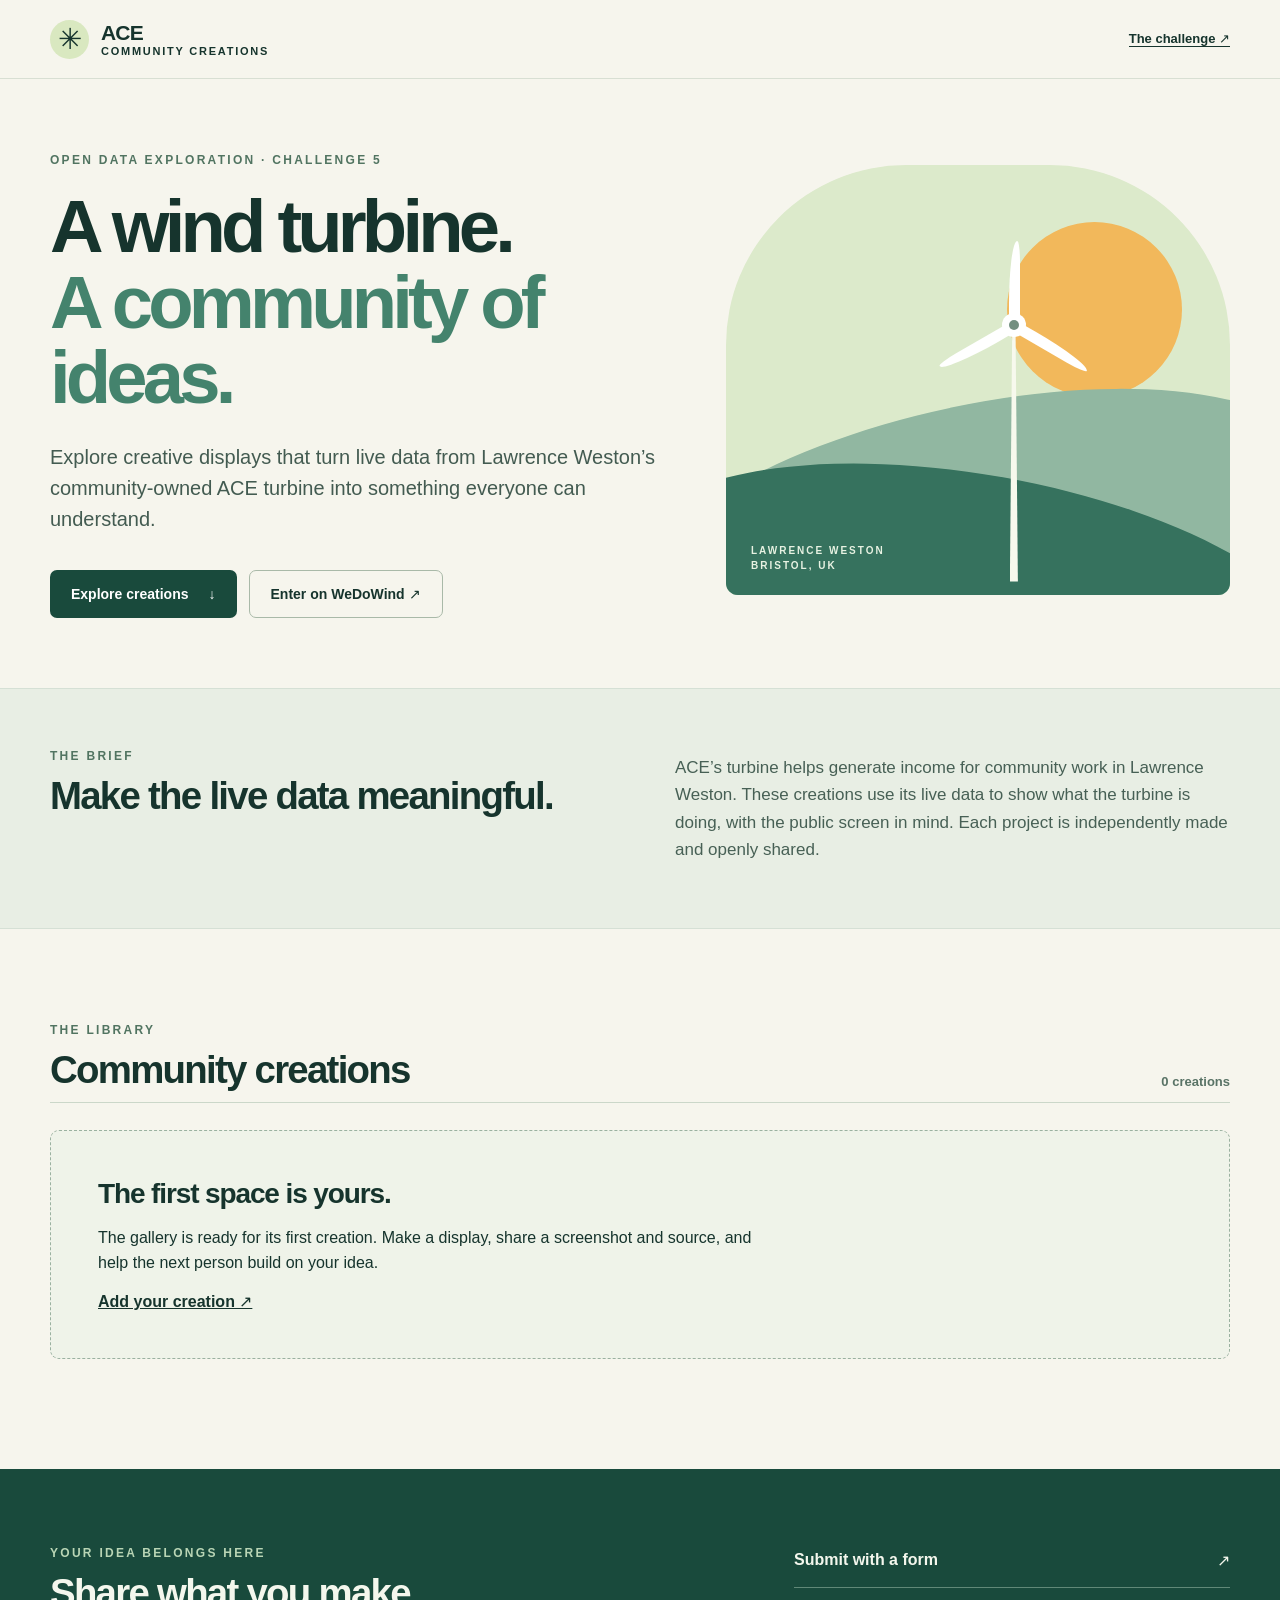
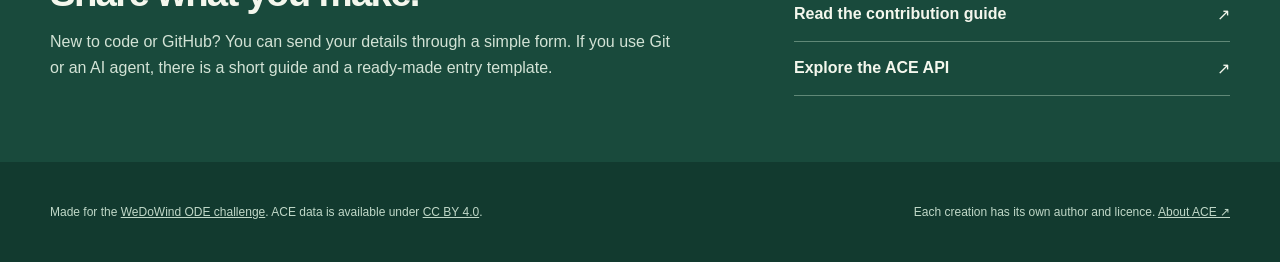
==== site/index.html @ 1c368f8b "Initial commit" ====
<!doctype html>
<html lang="en">
<head>
  <meta charset="utf-8">
  <meta name="viewport" content="width=device-width, initial-scale=1">
  <meta name="description" content="Community-created live displays for the ACE wind turbine in Lawrence Weston.">
  <title>ACE turbine · community creations</title>
  <link rel="stylesheet" href="styles.css">
  <script src="main.js" defer></script>
</head>
<body>
  <a class="skip" href="#creations">Skip to creations</a>
  <header class="masthead">
    <div class="shell nav"><a class="brand" href="./" aria-label="ACE community creations home"><span class="brand-mark" aria-hidden="true">✳</span><span>ACE <small>community creations</small></span></a><a class="nav-link" href="https://community.wedowind.ch/posts/open-data-exploration-challenge-5-ace-public-communication-display">The challenge ↗</a></div>
  </header>
  <main>
    <section class="hero shell" aria-labelledby="hero-title">
      <div class="hero-copy"><p class="eyebrow">Open Data Exploration · Challenge 5</p><h1 id="hero-title">A wind turbine.<br><em>A community of ideas.</em></h1><p class="intro">Explore creative displays that turn live data from Lawrence Weston’s community-owned ACE turbine into something everyone can understand.</p><div class="hero-actions"><a class="button primary" href="#creations">Explore creations <span aria-hidden="true">↓</span></a><a class="button secondary" href="https://community.wedowind.ch/posts/open-data-exploration-solutions-107654528">Enter on WeDoWind ↗</a></div></div>
      <div class="hero-art" aria-hidden="true"><div class="sun"></div><div class="hill back"></div><div class="hill front"></div><div class="turbine"><div class="pole"></div><div class="hub"><i></i><i></i><i></i></div></div><div class="art-caption">LAWRENCE WESTON<br>BRISTOL, UK</div></div>
    </section>
    <section class="context"><div class="shell context-grid"><div><p class="eyebrow">The brief</p><h2>Make the live data meaningful.</h2></div><p>ACE’s turbine helps generate income for community work in Lawrence Weston. These creations use its live data to show what the turbine is doing, with the public screen in mind. Each project is independently made and openly shared.</p></div></section>
    <section id="creations" class="gallery shell" aria-labelledby="gallery-title"><div class="section-heading"><div><p class="eyebrow">The library</p><h2 id="gallery-title">Community creations</h2></div><p id="count" class="count" aria-live="polite"></p></div><div id="gallery" class="cards" aria-live="polite"><p class="loading">Loading creations…</p></div></section>
    <section class="contribute"><div class="shell contribute-grid"><div><p class="eyebrow">Your idea belongs here</p><h2>Share what you make.</h2><p>New to code or GitHub? You can send your details through a simple form. If you use Git or an AI agent, there is a short guide and a ready-made entry template.</p></div><div class="contribute-links"><a href="https://github.com/charlieplumley/WeDoWind-ODE-ACE-Challenge/issues/new?template=creation.yml">Submit with a form <span aria-hidden="true">↗</span></a><a href="https://github.com/charlieplumley/WeDoWind-ODE-ACE-Challenge/blob/main/CONTRIBUTING.md">Read the contribution guide <span aria-hidden="true">↗</span></a><a href="https://ace-api.duckdns.org/docs">Explore the ACE API <span aria-hidden="true">↗</span></a></div></div></section>
  </main>
  <footer><div class="shell footer-grid"><p>Made for the <a href="https://community.wedowind.ch/posts/open-data-exploration-challenge-5-ace-public-communication-display">WeDoWind ODE challenge</a>. ACE data is available under <a href="https://creativecommons.org/licenses/by/4.0/">CC BY 4.0</a>.</p><p>Each creation has its own author and licence. <a href="https://ambitioncommunityenergy.org/">About ACE ↗</a></p></div></footer>
</body>
</html>
---- site/styles.css ----
:root{font-family:Arial,Helvetica,sans-serif;color:#16342d;background:#f6f5ed;font-synthesis:none}*{box-sizing:border-box}html{scroll-behavior:smooth}body{margin:0}a{color:inherit}a:focus-visible,button:focus-visible{outline:3px solid #d76738;outline-offset:4px}.shell{width:min(1180px,calc(100% - 48px));margin:auto}.skip{position:absolute;top:-100px;left:1rem;background:#fff;padding:1rem;z-index:10}.skip:focus{top:1rem}.masthead{background:#f6f5ed;border-bottom:1px solid #d8dfd3}.nav{min-height:78px;display:flex;justify-content:space-between;align-items:center;gap:20px}.brand{display:flex;align-items:center;gap:12px;font-size:21px;font-weight:800;letter-spacing:-.04em;text-decoration:none}.brand small{display:block;font-size:11px;text-transform:uppercase;letter-spacing:.16em;font-weight:700}.brand-mark{width:39px;height:39px;display:grid;place-items:center;background:#d9e8c0;border-radius:50%;font-size:29px;line-height:1}.nav-link{font-size:13px;font-weight:700;text-decoration:none;border-bottom:1px solid}.hero{display:grid;grid-template-columns:1.1fr .9fr;min-height:590px;align-items:center;gap:60px;padding-top:62px;padding-bottom:70px}.eyebrow{font-size:12px;text-transform:uppercase;letter-spacing:.19em;font-weight:800;color:#517461}.hero h1{font-size:clamp(48px,5.8vw,82px);line-height:1.02;letter-spacing:-.065em;margin:22px 0 26px}.hero h1 em{font-style:normal;color:#44836d}.intro{font-size:20px;line-height:1.55;max-width:650px;color:#435b51}.hero-actions{display:flex;flex-wrap:wrap;gap:12px;margin-top:35px}.button{display:inline-flex;align-items:center;gap:20px;padding:15px 21px;border-radius:7px;text-decoration:none;font-size:14px;font-weight:800}.primary{background:#194a3c;color:white}.primary:hover{background:#276f59}.secondary{border:1px solid #a9b9a8}.secondary:hover{background:#e9eee3}.hero-art{height:430px;position:relative;overflow:hidden;background:#dceacb;border-radius:180px 180px 12px 12px}.sun{position:absolute;width:175px;height:175px;border-radius:50%;background:#f2b85b;top:57px;right:48px}.hill{position:absolute;width:140%;height:270px;border-radius:50% 50% 0 0;left:-20%;bottom:-150px}.hill.back{background:#91b7a1;transform:rotate(-12deg);bottom:-80px}.hill.front{background:#36725e;transform:rotate(10deg)}.turbine{position:absolute;left:47%;top:76px;height:330px;width:100px}.pole{height:260px;width:8px;position:absolute;top:81px;left:47px;background:#f7f9ed;clip-path:polygon(30% 0,70% 0,100% 100%,0 100%)}.hub{position:absolute;left:39px;top:72px;width:24px;height:24px;border-radius:50%;background:#fff;z-index:2;animation:turn 14s linear infinite}.hub:after{content:"";position:absolute;inset:7px;background:#738f80;border-radius:50%}.hub i{position:absolute;width:11px;height:85px;left:7px;bottom:11px;background:#fff;border-radius:90% 30% 10% 10%;transform-origin:bottom center}.hub i:nth-child(2){transform:rotate(120deg)}.hub i:nth-child(3){transform:rotate(240deg)}@keyframes turn{to{transform:rotate(360deg)}}.art-caption{position:absolute;bottom:22px;left:25px;color:#e7f2e2;font-size:10px;line-height:1.5;letter-spacing:.2em;font-weight:800}.context{background:#e8eee4;border-top:1px solid #d5e0d5;border-bottom:1px solid #d5e0d5}.context-grid{display:grid;grid-template-columns:1fr 1fr;gap:70px;padding:48px 0}.context h2,.gallery h2,.contribute h2{font-size:clamp(32px,3vw,45px);line-height:1.08;letter-spacing:-.045em;margin:12px 0}.context-grid>p{font-size:17px;line-height:1.6;color:#476055;max-width:570px}.gallery{padding-top:82px;padding-bottom:110px;min-height:370px}.section-heading{display:flex;justify-content:space-between;align-items:end;border-bottom:1px solid #cbd7c9;margin-bottom:27px}.count{font-size:13px;color:#597366;font-weight:700}.cards{display:grid;grid-template-columns:repeat(3,minmax(0,1fr));gap:22px}.card{background:#fff;border:1px solid #d8dfd3;border-radius:8px;overflow:hidden;box-shadow:0 7px 20px #16342d0a}.card img{display:block;width:100%;aspect-ratio:16/10;object-fit:cover;background:#e5ece4}.card-body{padding:20px}.card h3{font-size:23px;letter-spacing:-.035em;margin:0 0 8px}.card .byline{font-size:12px;color:#557164;font-weight:700}.card p{line-height:1.5}.card .data-use{font-size:13px;color:#52665b}.card-links{display:flex;gap:17px;flex-wrap:wrap;margin-top:23px;font-size:13px;font-weight:800}.empty{grid-column:1/-1;border:1px dashed #9ab1a0;border-radius:9px;padding:47px;background:#eff3e9}.empty h3{font-size:28px;margin:0 0 10px;letter-spacing:-.04em}.empty p{line-height:1.55;max-width:660px}.empty a{font-weight:800}.contribute{background:#194a3c;color:#f4f7ed}.contribute-grid{display:grid;grid-template-columns:1.2fr .8fr;gap:90px;padding:65px 0}.contribute .eyebrow{color:#b9d5b5}.contribute p:not(.eyebrow){color:#d3e3d6;line-height:1.6;max-width:620px}.contribute-links{display:flex;flex-direction:column;justify-content:center}.contribute-links a{padding:17px 0;display:flex;justify-content:space-between;border-bottom:1px solid #608877;text-decoration:none;font-weight:700}.contribute-links a:hover{text-decoration:underline}footer{background:#123a2f;color:#c0d8c8}.footer-grid{display:flex;justify-content:space-between;gap:30px;padding:29px 0;font-size:12px;line-height:1.5}footer p{max-width:520px}footer a:hover{text-decoration:none}@media(max-width:800px){.hero{grid-template-columns:1fr;gap:32px;padding-top:54px}.hero-art{height:360px;max-width:520px;width:100%;margin:auto}.context-grid,.contribute-grid{grid-template-columns:1fr;gap:12px}.cards{grid-template-columns:repeat(2,minmax(0,1fr))}.footer-grid{display:block}}@media(max-width:560px){.shell{width:min(100% - 32px,1180px)}.nav{min-height:65px}.nav-link{font-size:12px}.brand{font-size:17px}.brand small{font-size:9px}.hero h1{font-size:49px}.intro{font-size:18px}.hero-art{height:310px}.cards{grid-template-columns:1fr}.section-heading{align-items:start}.footer-grid{padding:25px 0}}@media(prefers-reduced-motion:reduce){html{scroll-behavior:auto}.hub{animation:none}}
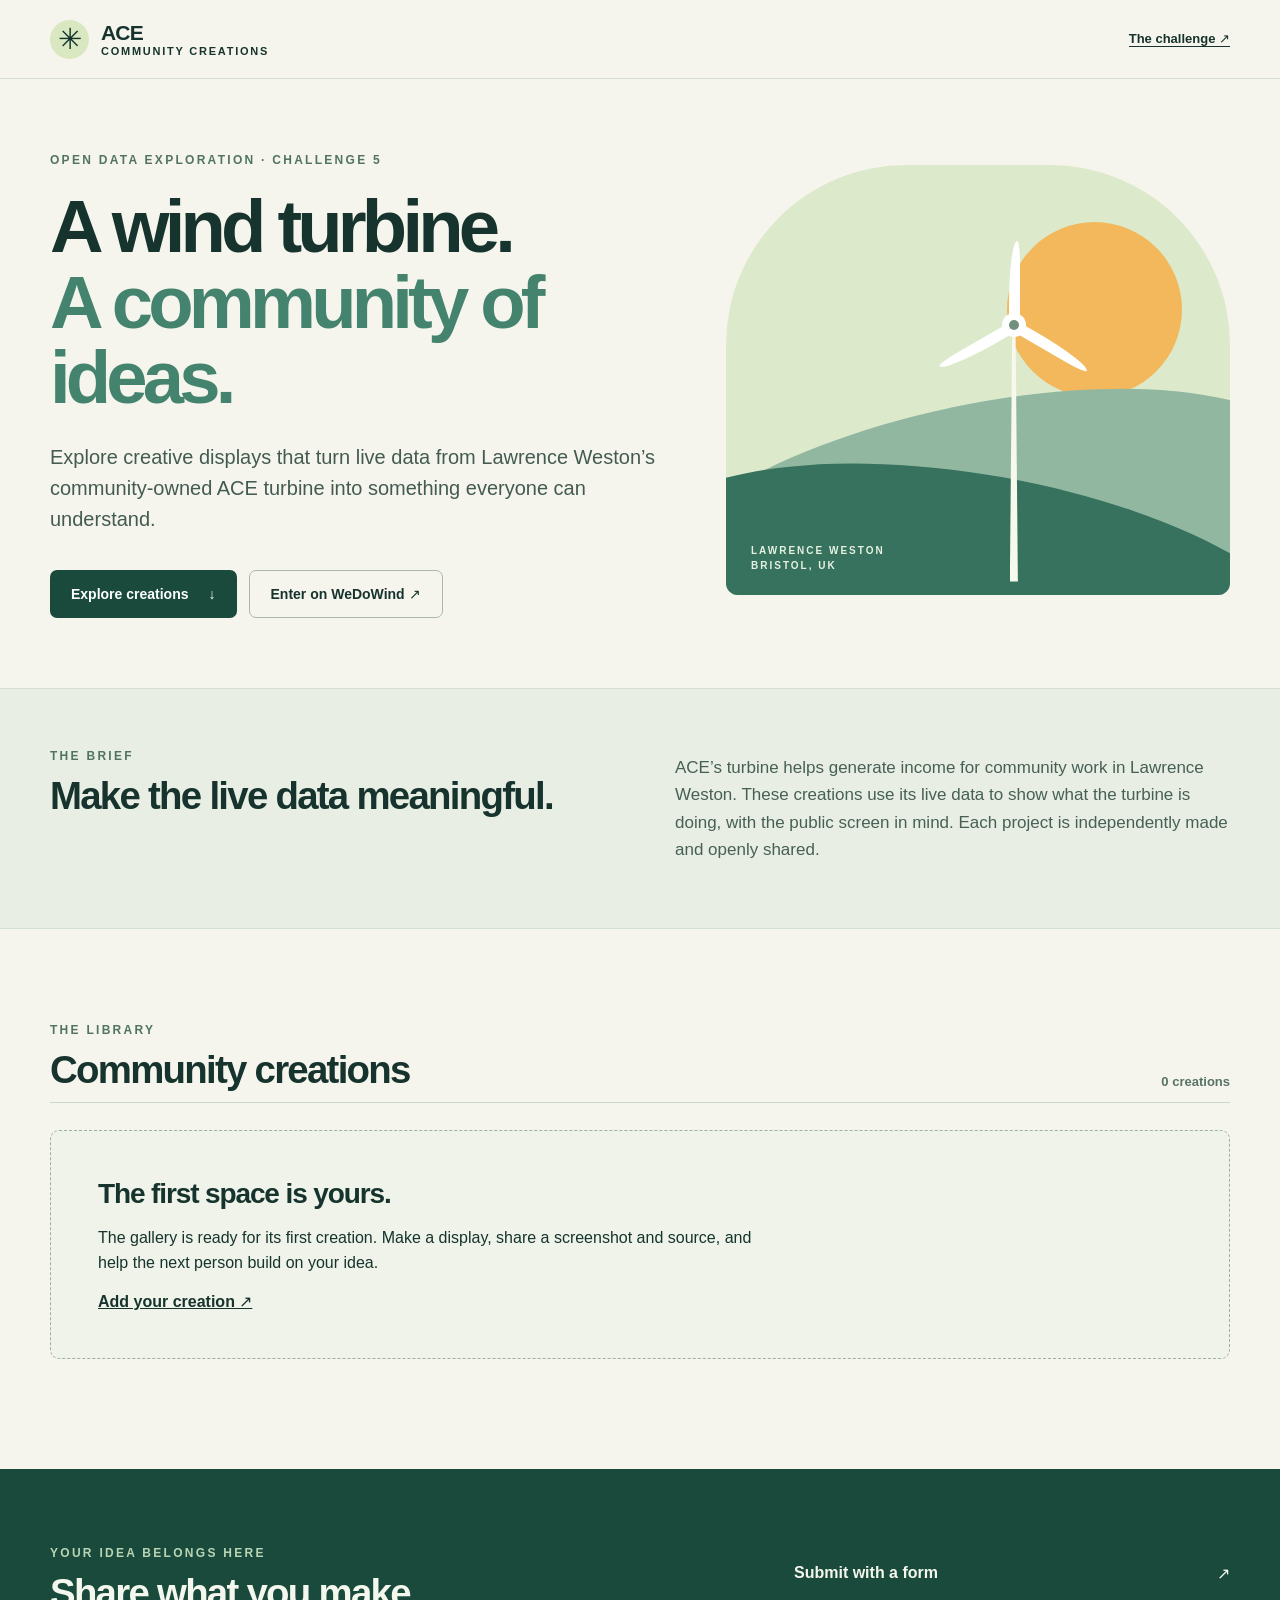
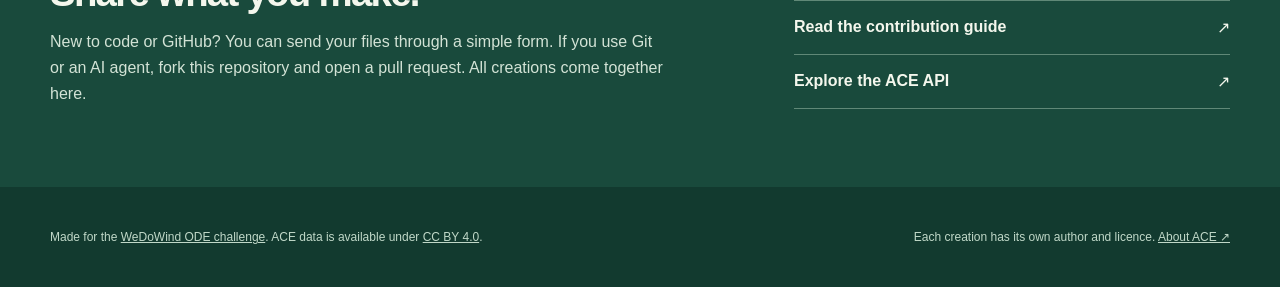
==== commit e1b9d4ed: "Set up organisation gallery, submissions, and Pages publishing" ====
--- a/site/index.html
+++ b/site/index.html
@@ -20,7 +20,7 @@
     </section>
     <section class="context"><div class="shell context-grid"><div><p class="eyebrow">The brief</p><h2>Make the live data meaningful.</h2></div><p>ACE’s turbine helps generate income for community work in Lawrence Weston. These creations use its live data to show what the turbine is doing, with the public screen in mind. Each project is independently made and openly shared.</p></div></section>
     <section id="creations" class="gallery shell" aria-labelledby="gallery-title"><div class="section-heading"><div><p class="eyebrow">The library</p><h2 id="gallery-title">Community creations</h2></div><p id="count" class="count" aria-live="polite"></p></div><div id="gallery" class="cards" aria-live="polite"><p class="loading">Loading creations…</p></div></section>
-    <section class="contribute"><div class="shell contribute-grid"><div><p class="eyebrow">Your idea belongs here</p><h2>Share what you make.</h2><p>New to code or GitHub? You can send your details through a simple form. If you use Git or an AI agent, there is a short guide and a ready-made entry template.</p></div><div class="contribute-links"><a href="https://github.com/charlieplumley/WeDoWind-ODE-ACE-Challenge/issues/new?template=creation.yml">Submit with a form <span aria-hidden="true">↗</span></a><a href="https://github.com/charlieplumley/WeDoWind-ODE-ACE-Challenge/blob/main/CONTRIBUTING.md">Read the contribution guide <span aria-hidden="true">↗</span></a><a href="https://ace-api.duckdns.org/docs">Explore the ACE API <span aria-hidden="true">↗</span></a></div></div></section>
+    <section class="contribute"><div class="shell contribute-grid"><div><p class="eyebrow">Your idea belongs here</p><h2>Share what you make.</h2><p>New to code or GitHub? You can send your files through a simple form. If you use Git or an AI agent, fork this repository and open a pull request. All creations come together here.</p></div><div class="contribute-links"><a href="https://github.com/WeDoWind/WeDoWind-ODE-ACE-Challenge/issues/new?template=creation.yml">Submit with a form <span aria-hidden="true">↗</span></a><a href="https://github.com/WeDoWind/WeDoWind-ODE-ACE-Challenge/blob/main/CONTRIBUTING.md">Read the contribution guide <span aria-hidden="true">↗</span></a><a href="https://ace-api.duckdns.org/docs">Explore the ACE API <span aria-hidden="true">↗</span></a></div></div></section>
   </main>
   <footer><div class="shell footer-grid"><p>Made for the <a href="https://community.wedowind.ch/posts/open-data-exploration-challenge-5-ace-public-communication-display">WeDoWind ODE challenge</a>. ACE data is available under <a href="https://creativecommons.org/licenses/by/4.0/">CC BY 4.0</a>.</p><p>Each creation has its own author and licence. <a href="https://ambitioncommunityenergy.org/">About ACE ↗</a></p></div></footer>
 </body>
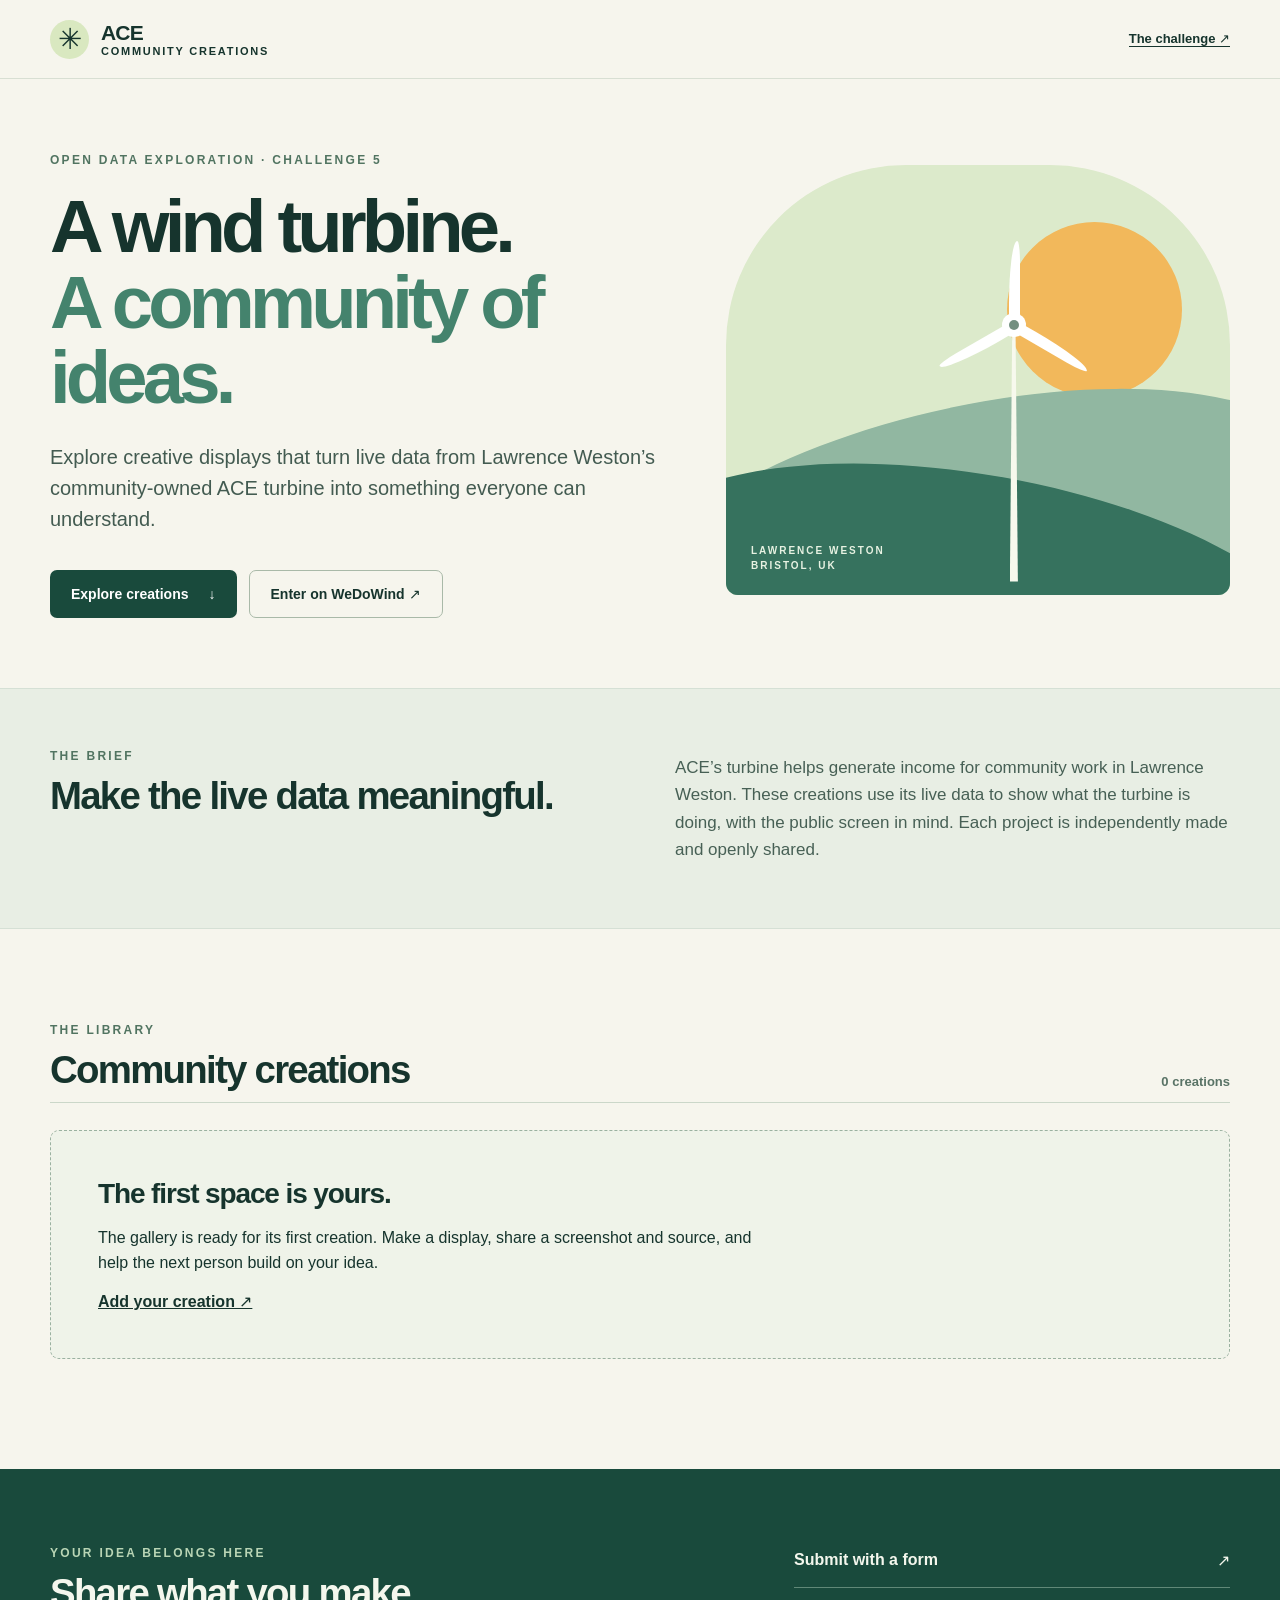
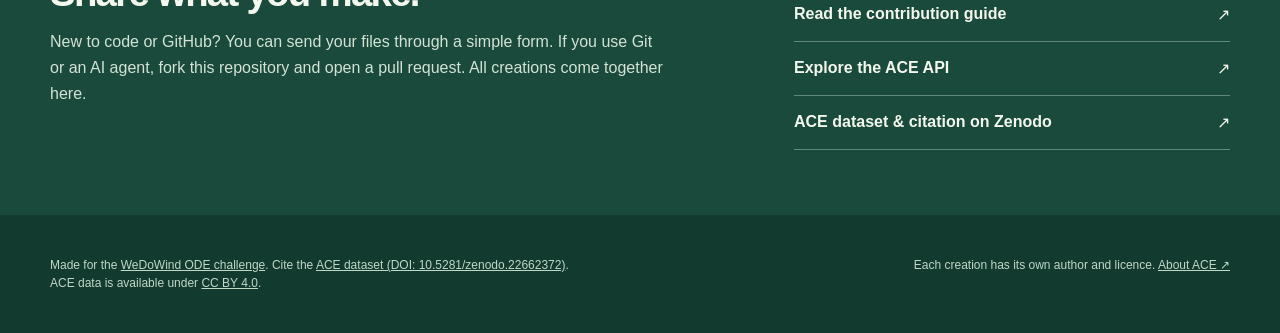
==== commit 318b07c2: "Add ACE dataset DOI and citation guidance" ====
--- a/site/index.html
+++ b/site/index.html
@@ -20,8 +20,8 @@
     </section>
     <section class="context"><div class="shell context-grid"><div><p class="eyebrow">The brief</p><h2>Make the live data meaningful.</h2></div><p>ACE’s turbine helps generate income for community work in Lawrence Weston. These creations use its live data to show what the turbine is doing, with the public screen in mind. Each project is independently made and openly shared.</p></div></section>
     <section id="creations" class="gallery shell" aria-labelledby="gallery-title"><div class="section-heading"><div><p class="eyebrow">The library</p><h2 id="gallery-title">Community creations</h2></div><p id="count" class="count" aria-live="polite"></p></div><div id="gallery" class="cards" aria-live="polite"><p class="loading">Loading creations…</p></div></section>
-    <section class="contribute"><div class="shell contribute-grid"><div><p class="eyebrow">Your idea belongs here</p><h2>Share what you make.</h2><p>New to code or GitHub? You can send your files through a simple form. If you use Git or an AI agent, fork this repository and open a pull request. All creations come together here.</p></div><div class="contribute-links"><a href="https://github.com/WeDoWind/WeDoWind-ODE-ACE-Challenge/issues/new?template=creation.yml">Submit with a form <span aria-hidden="true">↗</span></a><a href="https://github.com/WeDoWind/WeDoWind-ODE-ACE-Challenge/blob/main/CONTRIBUTING.md">Read the contribution guide <span aria-hidden="true">↗</span></a><a href="https://ace-api.duckdns.org/docs">Explore the ACE API <span aria-hidden="true">↗</span></a></div></div></section>
+    <section class="contribute"><div class="shell contribute-grid"><div><p class="eyebrow">Your idea belongs here</p><h2>Share what you make.</h2><p>New to code or GitHub? You can send your files through a simple form. If you use Git or an AI agent, fork this repository and open a pull request. All creations come together here.</p></div><div class="contribute-links"><a href="https://github.com/WeDoWind/WeDoWind-ODE-ACE-Challenge/issues/new?template=creation.yml">Submit with a form <span aria-hidden="true">↗</span></a><a href="https://github.com/WeDoWind/WeDoWind-ODE-ACE-Challenge/blob/main/CONTRIBUTING.md">Read the contribution guide <span aria-hidden="true">↗</span></a><a href="https://ace-api.duckdns.org/docs">Explore the ACE API <span aria-hidden="true">↗</span></a><a href="https://doi.org/10.5281/zenodo.22662372">ACE dataset &amp; citation on Zenodo <span aria-hidden="true">↗</span></a></div></div></section>
   </main>
-  <footer><div class="shell footer-grid"><p>Made for the <a href="https://community.wedowind.ch/posts/open-data-exploration-challenge-5-ace-public-communication-display">WeDoWind ODE challenge</a>. ACE data is available under <a href="https://creativecommons.org/licenses/by/4.0/">CC BY 4.0</a>.</p><p>Each creation has its own author and licence. <a href="https://ambitioncommunityenergy.org/">About ACE ↗</a></p></div></footer>
+  <footer><div class="shell footer-grid"><p>Made for the <a href="https://community.wedowind.ch/posts/open-data-exploration-challenge-5-ace-public-communication-display">WeDoWind ODE challenge</a>. Cite the <a href="https://doi.org/10.5281/zenodo.22662372">ACE dataset (DOI: 10.5281/zenodo.22662372)</a>. ACE data is available under <a href="https://creativecommons.org/licenses/by/4.0/">CC BY 4.0</a>.</p><p>Each creation has its own author and licence. <a href="https://ambitioncommunityenergy.org/">About ACE ↗</a></p></div></footer>
 </body>
 </html>
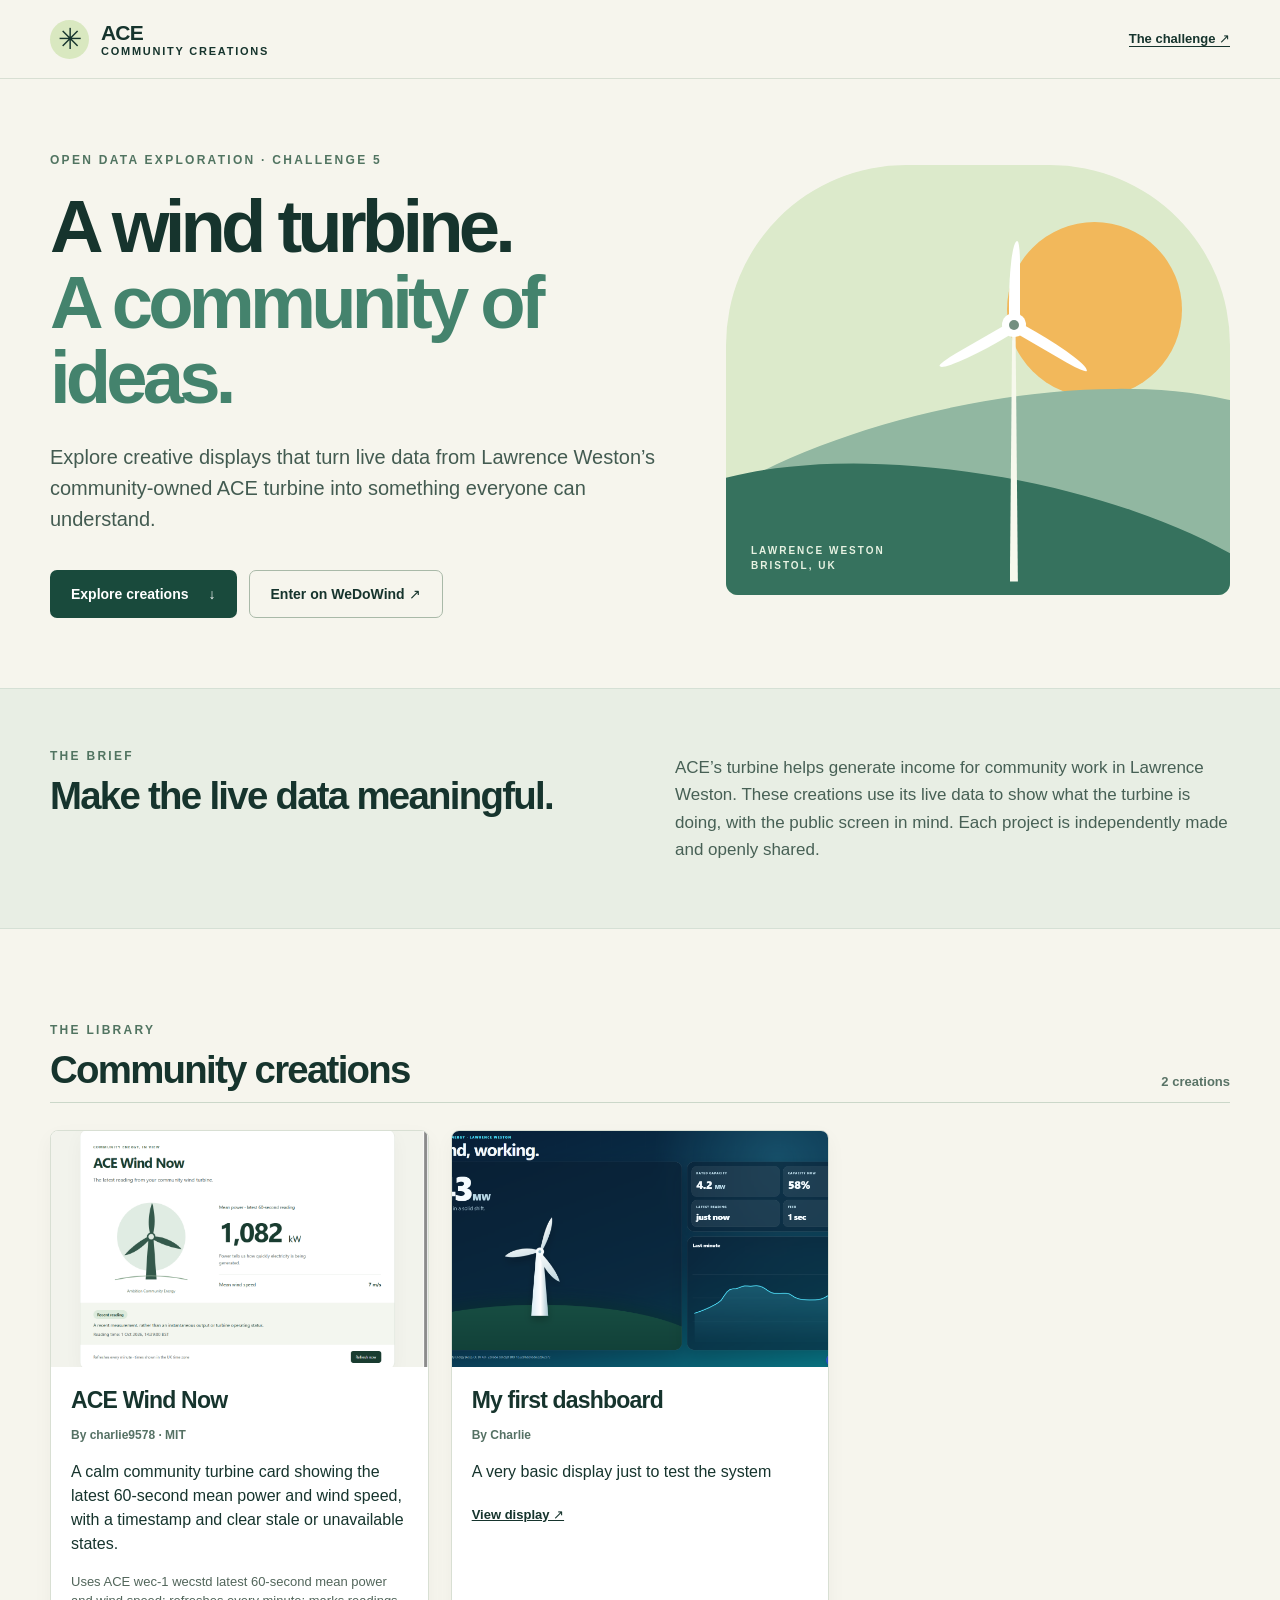
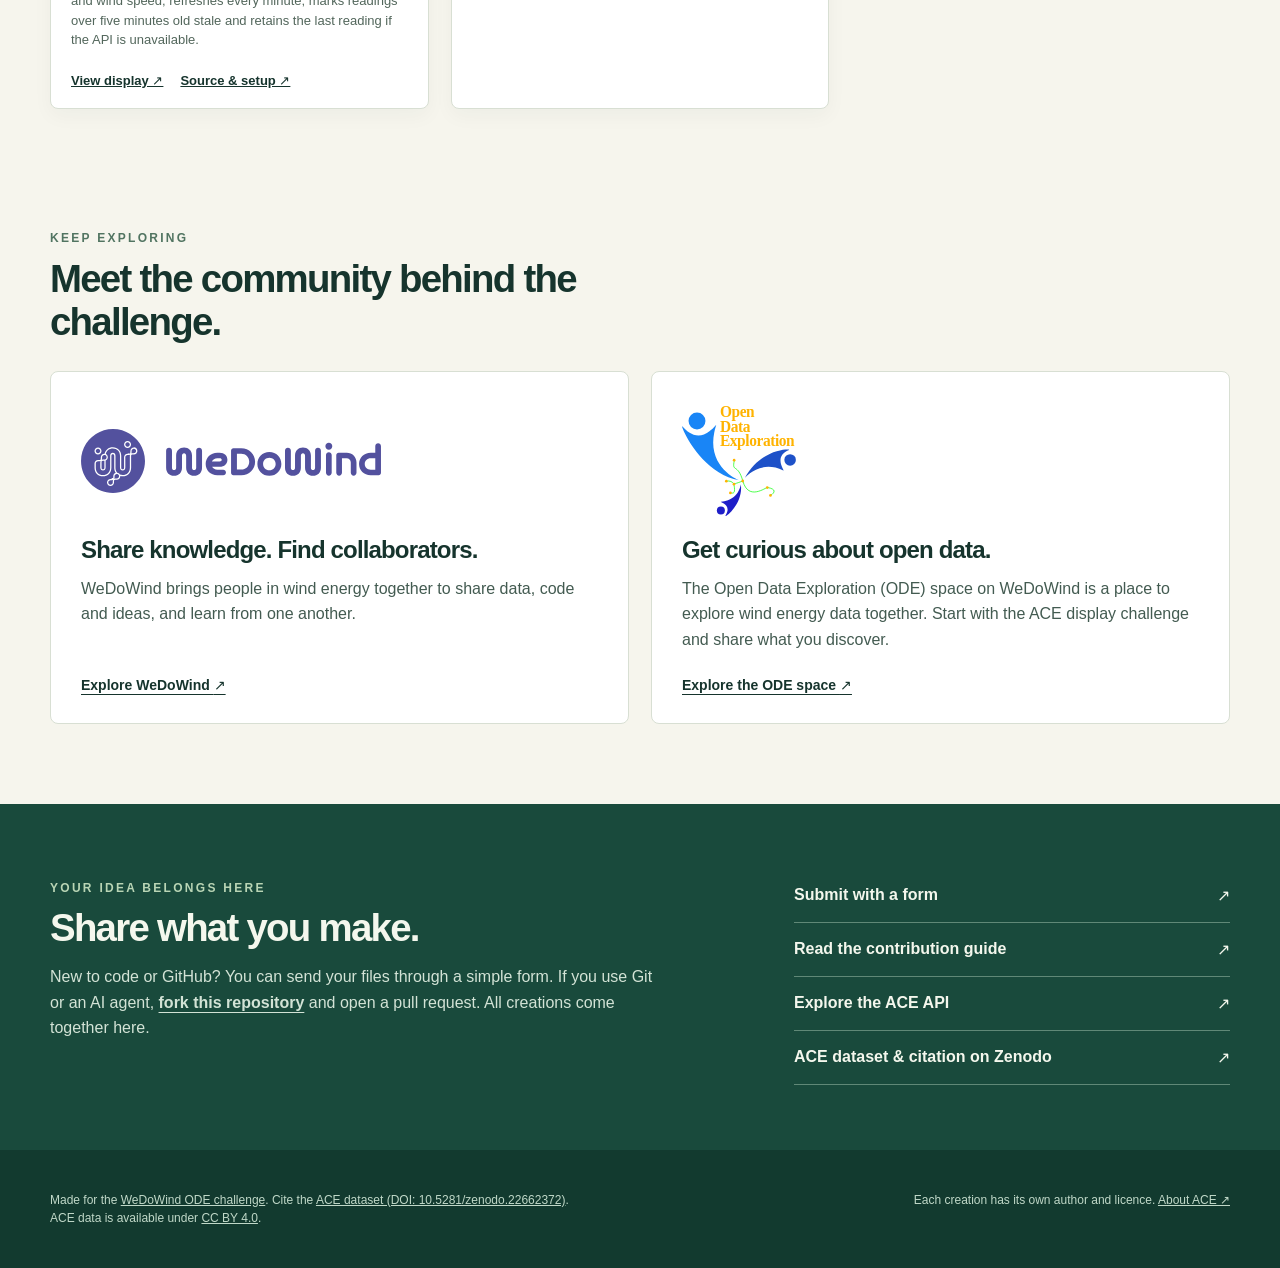
==== commit 1b75a087: "Link repository and introduce WeDoWind and ODE on gallery" ====
--- a/site/index.html
+++ b/site/index.html
@@ -20,7 +20,14 @@
     </section>
     <section class="context"><div class="shell context-grid"><div><p class="eyebrow">The brief</p><h2>Make the live data meaningful.</h2></div><p>ACE’s turbine helps generate income for community work in Lawrence Weston. These creations use its live data to show what the turbine is doing, with the public screen in mind. Each project is independently made and openly shared.</p></div></section>
     <section id="creations" class="gallery shell" aria-labelledby="gallery-title"><div class="section-heading"><div><p class="eyebrow">The library</p><h2 id="gallery-title">Community creations</h2></div><p id="count" class="count" aria-live="polite"></p></div><div id="gallery" class="cards" aria-live="polite"><p class="loading">Loading creations…</p></div></section>
-    <section class="contribute"><div class="shell contribute-grid"><div><p class="eyebrow">Your idea belongs here</p><h2>Share what you make.</h2><p>New to code or GitHub? You can send your files through a simple form. If you use Git or an AI agent, fork this repository and open a pull request. All creations come together here.</p></div><div class="contribute-links"><a href="https://github.com/WeDoWind/WeDoWind-ODE-ACE-Challenge/issues/new?template=creation.yml">Submit with a form <span aria-hidden="true">↗</span></a><a href="https://github.com/WeDoWind/WeDoWind-ODE-ACE-Challenge/blob/main/CONTRIBUTING.md">Read the contribution guide <span aria-hidden="true">↗</span></a><a href="https://ace-api.duckdns.org/docs">Explore the ACE API <span aria-hidden="true">↗</span></a><a href="https://doi.org/10.5281/zenodo.22662372">ACE dataset &amp; citation on Zenodo <span aria-hidden="true">↗</span></a></div></div></section>
+    <section class="community shell" aria-labelledby="community-title">
+      <p class="eyebrow">Keep exploring</p><h2 id="community-title">Meet the community behind the challenge.</h2>
+      <div class="community-grid">
+        <article class="community-card"><div class="community-logo"><img src="images/brands/wedowind-logo.svg" alt="WeDoWind" width="400" height="85"></div><h3>Share knowledge. Find collaborators.</h3><p>WeDoWind brings people in wind energy together to share data, code and ideas, and learn from one another.</p><a href="https://community.wedowind.ch/">Explore WeDoWind <span aria-hidden="true">↗</span></a></article>
+        <article class="community-card"><div class="community-logo"><img class="ode-logo" src="images/brands/ode-logo.svg" alt="Open Data Exploration (ODE)" width="114" height="110"></div><h3>Get curious about open data.</h3><p>The Open Data Exploration (ODE) space on WeDoWind is a place to explore wind energy data together. Start with the ACE display challenge and share what you discover.</p><a href="https://community.wedowind.ch/spaces/16737373/content">Explore the ODE space <span aria-hidden="true">↗</span></a></article>
+      </div>
+    </section>
+    <section class="contribute"><div class="shell contribute-grid"><div><p class="eyebrow">Your idea belongs here</p><h2>Share what you make.</h2><p>New to code or GitHub? You can send your files through a simple form. If you use Git or an AI agent, <a href="https://github.com/WeDoWind/WeDoWind-ODE-ACE-Challenge">fork this repository</a> and open a pull request. All creations come together here.</p></div><div class="contribute-links"><a href="https://github.com/WeDoWind/WeDoWind-ODE-ACE-Challenge/issues/new?template=creation.yml">Submit with a form <span aria-hidden="true">↗</span></a><a href="https://github.com/WeDoWind/WeDoWind-ODE-ACE-Challenge/blob/main/CONTRIBUTING.md">Read the contribution guide <span aria-hidden="true">↗</span></a><a href="https://ace-api.duckdns.org/docs">Explore the ACE API <span aria-hidden="true">↗</span></a><a href="https://doi.org/10.5281/zenodo.22662372">ACE dataset &amp; citation on Zenodo <span aria-hidden="true">↗</span></a></div></div></section>
   </main>
   <footer><div class="shell footer-grid"><p>Made for the <a href="https://community.wedowind.ch/posts/open-data-exploration-challenge-5-ace-public-communication-display">WeDoWind ODE challenge</a>. Cite the <a href="https://doi.org/10.5281/zenodo.22662372">ACE dataset (DOI: 10.5281/zenodo.22662372)</a>. ACE data is available under <a href="https://creativecommons.org/licenses/by/4.0/">CC BY 4.0</a>.</p><p>Each creation has its own author and licence. <a href="https://ambitioncommunityenergy.org/">About ACE ↗</a></p></div></footer>
 </body>
--- a/site/styles.css
+++ b/site/styles.css
@@ -1 +1,2 @@
 :root{font-family:Arial,Helvetica,sans-serif;color:#16342d;background:#f6f5ed;font-synthesis:none}*{box-sizing:border-box}html{scroll-behavior:smooth}body{margin:0}a{color:inherit}a:focus-visible,button:focus-visible{outline:3px solid #d76738;outline-offset:4px}.shell{width:min(1180px,calc(100% - 48px));margin:auto}.skip{position:absolute;top:-100px;left:1rem;background:#fff;padding:1rem;z-index:10}.skip:focus{top:1rem}.masthead{background:#f6f5ed;border-bottom:1px solid #d8dfd3}.nav{min-height:78px;display:flex;justify-content:space-between;align-items:center;gap:20px}.brand{display:flex;align-items:center;gap:12px;font-size:21px;font-weight:800;letter-spacing:-.04em;text-decoration:none}.brand small{display:block;font-size:11px;text-transform:uppercase;letter-spacing:.16em;font-weight:700}.brand-mark{width:39px;height:39px;display:grid;place-items:center;background:#d9e8c0;border-radius:50%;font-size:29px;line-height:1}.nav-link{font-size:13px;font-weight:700;text-decoration:none;border-bottom:1px solid}.hero{display:grid;grid-template-columns:1.1fr .9fr;min-height:590px;align-items:center;gap:60px;padding-top:62px;padding-bottom:70px}.eyebrow{font-size:12px;text-transform:uppercase;letter-spacing:.19em;font-weight:800;color:#517461}.hero h1{font-size:clamp(48px,5.8vw,82px);line-height:1.02;letter-spacing:-.065em;margin:22px 0 26px}.hero h1 em{font-style:normal;color:#44836d}.intro{font-size:20px;line-height:1.55;max-width:650px;color:#435b51}.hero-actions{display:flex;flex-wrap:wrap;gap:12px;margin-top:35px}.button{display:inline-flex;align-items:center;gap:20px;padding:15px 21px;border-radius:7px;text-decoration:none;font-size:14px;font-weight:800}.primary{background:#194a3c;color:white}.primary:hover{background:#276f59}.secondary{border:1px solid #a9b9a8}.secondary:hover{background:#e9eee3}.hero-art{height:430px;position:relative;overflow:hidden;background:#dceacb;border-radius:180px 180px 12px 12px}.sun{position:absolute;width:175px;height:175px;border-radius:50%;background:#f2b85b;top:57px;right:48px}.hill{position:absolute;width:140%;height:270px;border-radius:50% 50% 0 0;left:-20%;bottom:-150px}.hill.back{background:#91b7a1;transform:rotate(-12deg);bottom:-80px}.hill.front{background:#36725e;transform:rotate(10deg)}.turbine{position:absolute;left:47%;top:76px;height:330px;width:100px}.pole{height:260px;width:8px;position:absolute;top:81px;left:47px;background:#f7f9ed;clip-path:polygon(30% 0,70% 0,100% 100%,0 100%)}.hub{position:absolute;left:39px;top:72px;width:24px;height:24px;border-radius:50%;background:#fff;z-index:2;animation:turn 14s linear infinite}.hub:after{content:"";position:absolute;inset:7px;background:#738f80;border-radius:50%}.hub i{position:absolute;width:11px;height:85px;left:7px;bottom:11px;background:#fff;border-radius:90% 30% 10% 10%;transform-origin:bottom center}.hub i:nth-child(2){transform:rotate(120deg)}.hub i:nth-child(3){transform:rotate(240deg)}@keyframes turn{to{transform:rotate(360deg)}}.art-caption{position:absolute;bottom:22px;left:25px;color:#e7f2e2;font-size:10px;line-height:1.5;letter-spacing:.2em;font-weight:800}.context{background:#e8eee4;border-top:1px solid #d5e0d5;border-bottom:1px solid #d5e0d5}.context-grid{display:grid;grid-template-columns:1fr 1fr;gap:70px;padding:48px 0}.context h2,.gallery h2,.contribute h2{font-size:clamp(32px,3vw,45px);line-height:1.08;letter-spacing:-.045em;margin:12px 0}.context-grid>p{font-size:17px;line-height:1.6;color:#476055;max-width:570px}.gallery{padding-top:82px;padding-bottom:110px;min-height:370px}.section-heading{display:flex;justify-content:space-between;align-items:end;border-bottom:1px solid #cbd7c9;margin-bottom:27px}.count{font-size:13px;color:#597366;font-weight:700}.cards{display:grid;grid-template-columns:repeat(3,minmax(0,1fr));gap:22px}.card{background:#fff;border:1px solid #d8dfd3;border-radius:8px;overflow:hidden;box-shadow:0 7px 20px #16342d0a}.card img{display:block;width:100%;aspect-ratio:16/10;object-fit:cover;background:#e5ece4}.card-body{padding:20px}.card h3{font-size:23px;letter-spacing:-.035em;margin:0 0 8px}.card .byline{font-size:12px;color:#557164;font-weight:700}.card p{line-height:1.5}.card .data-use{font-size:13px;color:#52665b}.card-links{display:flex;gap:17px;flex-wrap:wrap;margin-top:23px;font-size:13px;font-weight:800}.empty{grid-column:1/-1;border:1px dashed #9ab1a0;border-radius:9px;padding:47px;background:#eff3e9}.empty h3{font-size:28px;margin:0 0 10px;letter-spacing:-.04em}.empty p{line-height:1.55;max-width:660px}.empty a{font-weight:800}.contribute{background:#194a3c;color:#f4f7ed}.contribute-grid{display:grid;grid-template-columns:1.2fr .8fr;gap:90px;padding:65px 0}.contribute .eyebrow{color:#b9d5b5}.contribute p:not(.eyebrow){color:#d3e3d6;line-height:1.6;max-width:620px}.contribute-links{display:flex;flex-direction:column;justify-content:center}.contribute-links a{padding:17px 0;display:flex;justify-content:space-between;border-bottom:1px solid #608877;text-decoration:none;font-weight:700}.contribute-links a:hover{text-decoration:underline}footer{background:#123a2f;color:#c0d8c8}.footer-grid{display:flex;justify-content:space-between;gap:30px;padding:29px 0;font-size:12px;line-height:1.5}footer p{max-width:520px}footer a:hover{text-decoration:none}@media(max-width:800px){.hero{grid-template-columns:1fr;gap:32px;padding-top:54px}.hero-art{height:360px;max-width:520px;width:100%;margin:auto}.context-grid,.contribute-grid{grid-template-columns:1fr;gap:12px}.cards{grid-template-columns:repeat(2,minmax(0,1fr))}.footer-grid{display:block}}@media(max-width:560px){.shell{width:min(100% - 32px,1180px)}.nav{min-height:65px}.nav-link{font-size:12px}.brand{font-size:17px}.brand small{font-size:9px}.hero h1{font-size:49px}.intro{font-size:18px}.hero-art{height:310px}.cards{grid-template-columns:1fr}.section-heading{align-items:start}.footer-grid{padding:25px 0}}@media(prefers-reduced-motion:reduce){html{scroll-behavior:auto}.hub{animation:none}}
+.community{padding-top:0;padding-bottom:80px}.community h2{font-size:clamp(30px,3vw,42px);line-height:1.12;letter-spacing:-.045em;max-width:700px;margin:12px 0 28px}.community-grid{display:grid;grid-template-columns:repeat(2,minmax(0,1fr));gap:22px}.community-card{background:#fff;border:1px solid #d8dfd3;border-radius:8px;padding:30px;display:flex;flex-direction:column;align-items:flex-start}.community-logo{height:118px;display:flex;align-items:center;width:100%;margin-bottom:16px}.community-logo img{display:block;width:min(100%,300px);height:auto}.community-logo .ode-logo{width:auto;height:110px;max-width:100%;object-fit:contain}.community-card h3{font-size:24px;letter-spacing:-.035em;margin:0 0 12px}.community-card p{color:#435b51;font-size:16px;line-height:1.6;margin:0 0 24px}.community-card>a{margin-top:auto;font-size:14px;font-weight:700;text-underline-offset:4px}.contribute p a{text-underline-offset:4px;font-weight:700}@media(max-width:560px){.community-grid{grid-template-columns:1fr}.community-card{padding:24px}.community{padding-bottom:60px}}
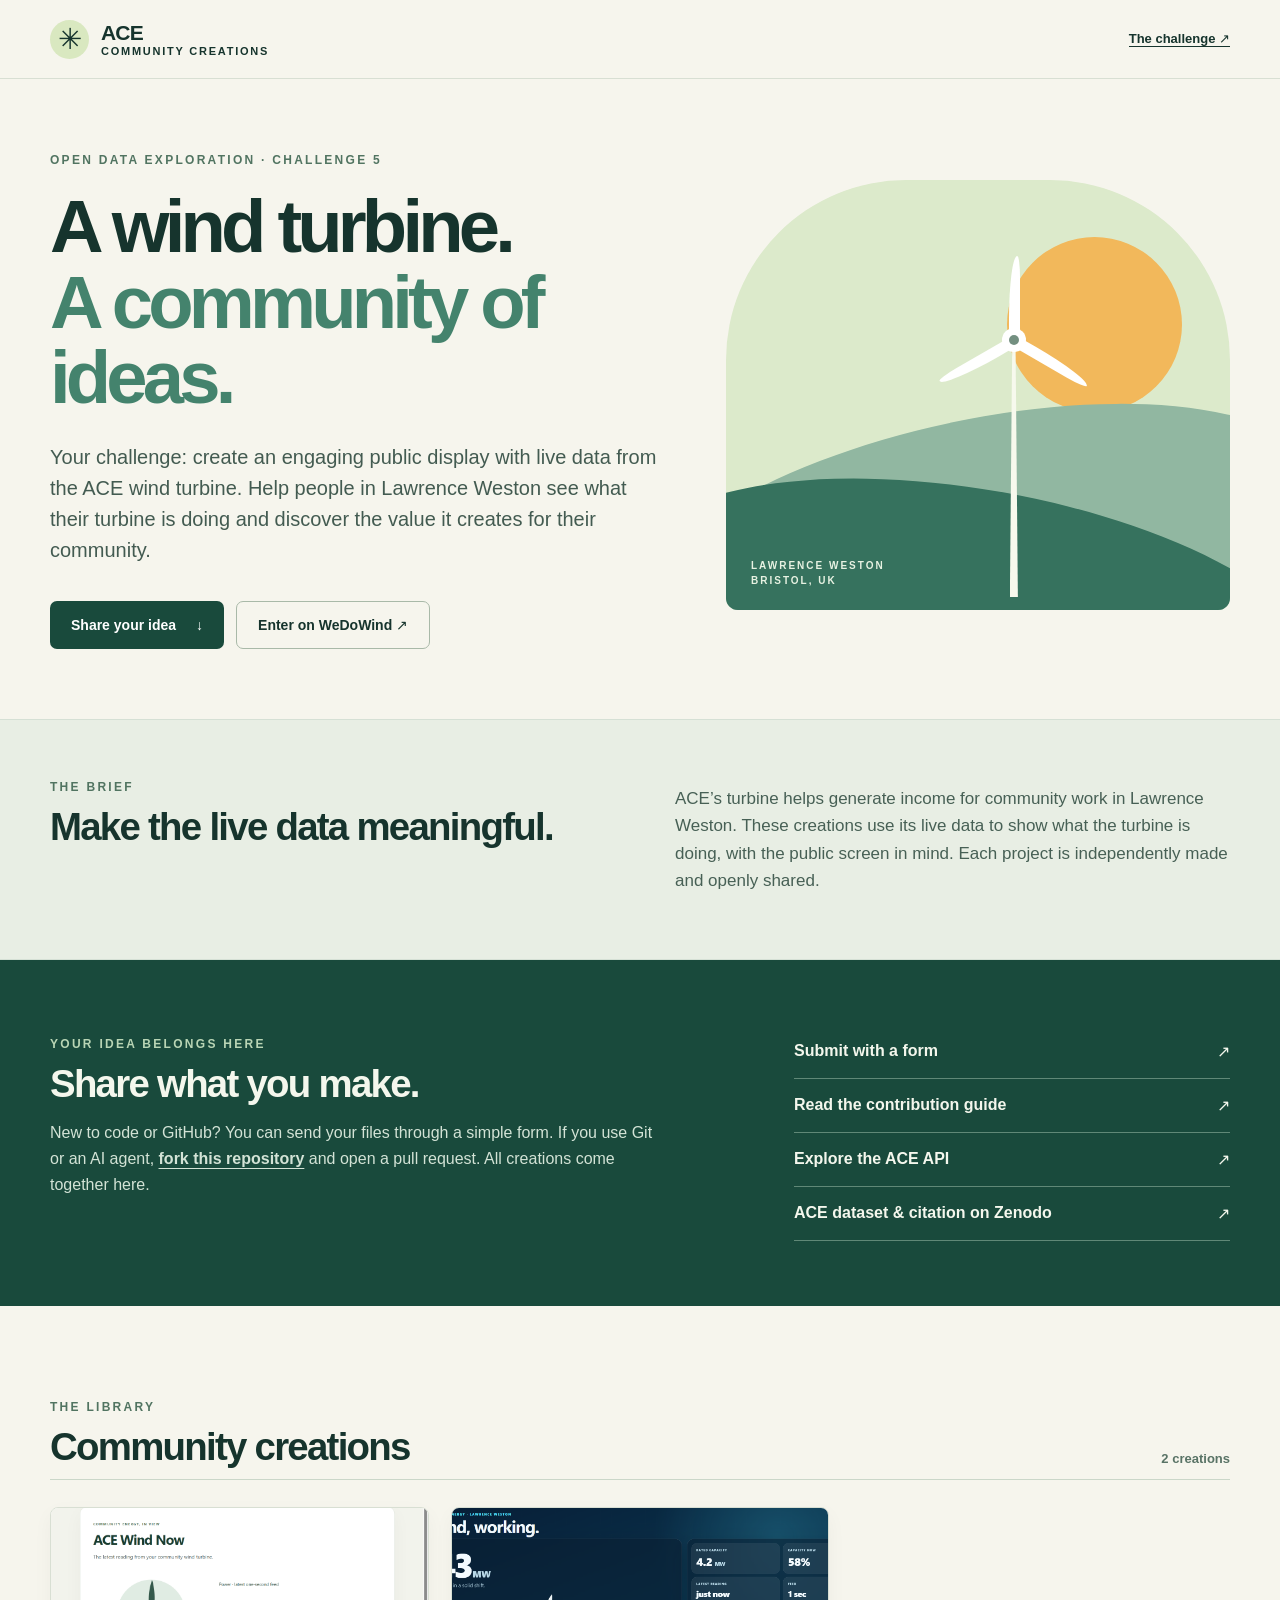
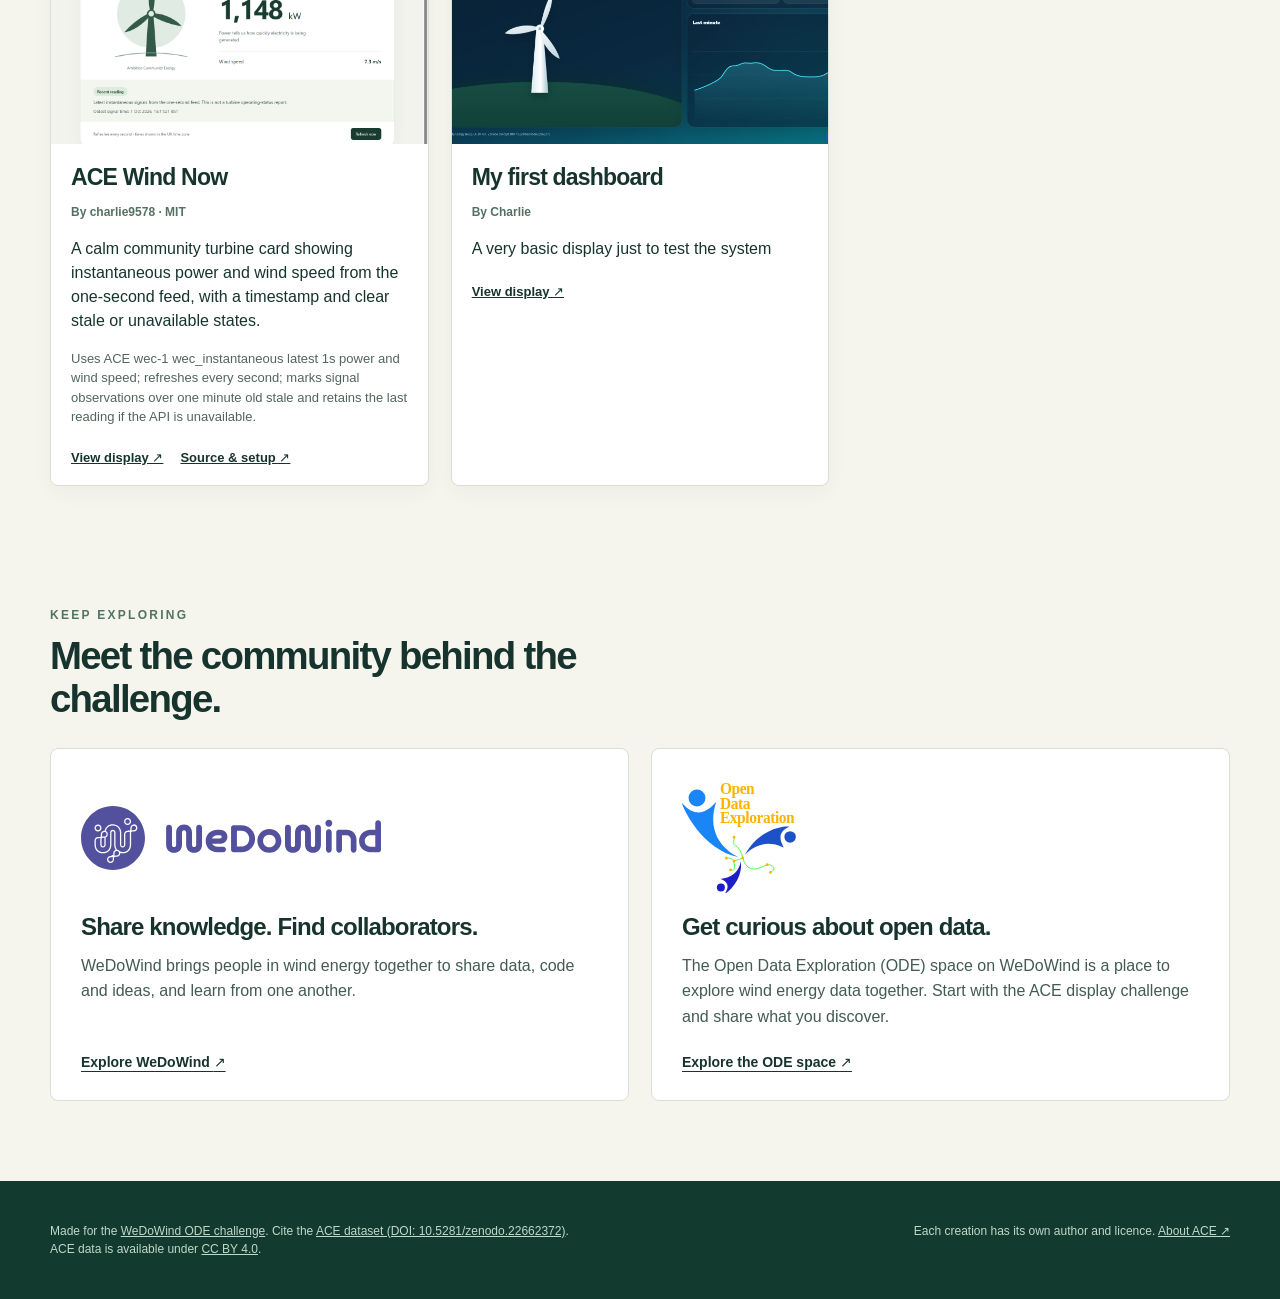
==== commit ded081ba: "Lead with the challenge and use one-second ACE signals" ====
--- a/site/index.html
+++ b/site/index.html
@@ -15,10 +15,11 @@
   </header>
   <main>
     <section class="hero shell" aria-labelledby="hero-title">
-      <div class="hero-copy"><p class="eyebrow">Open Data Exploration · Challenge 5</p><h1 id="hero-title">A wind turbine.<br><em>A community of ideas.</em></h1><p class="intro">Explore creative displays that turn live data from Lawrence Weston’s community-owned ACE turbine into something everyone can understand.</p><div class="hero-actions"><a class="button primary" href="#creations">Explore creations <span aria-hidden="true">↓</span></a><a class="button secondary" href="https://community.wedowind.ch/posts/open-data-exploration-solutions-107654528">Enter on WeDoWind ↗</a></div></div>
+      <div class="hero-copy"><p class="eyebrow">Open Data Exploration · Challenge 5</p><h1 id="hero-title">A wind turbine.<br><em>A community of ideas.</em></h1><p class="intro">Your challenge: create an engaging public display with live data from the ACE wind turbine. Help people in Lawrence Weston see what their turbine is doing and discover the value it creates for their community.</p><div class="hero-actions"><a class="button primary" href="#share">Share your idea <span aria-hidden="true">↓</span></a><a class="button secondary" href="https://community.wedowind.ch/posts/open-data-exploration-solutions-107654528">Enter on WeDoWind ↗</a></div></div>
       <div class="hero-art" aria-hidden="true"><div class="sun"></div><div class="hill back"></div><div class="hill front"></div><div class="turbine"><div class="pole"></div><div class="hub"><i></i><i></i><i></i></div></div><div class="art-caption">LAWRENCE WESTON<br>BRISTOL, UK</div></div>
     </section>
     <section class="context"><div class="shell context-grid"><div><p class="eyebrow">The brief</p><h2>Make the live data meaningful.</h2></div><p>ACE’s turbine helps generate income for community work in Lawrence Weston. These creations use its live data to show what the turbine is doing, with the public screen in mind. Each project is independently made and openly shared.</p></div></section>
+    <section id="share" class="contribute" aria-labelledby="share-title"><div class="shell contribute-grid"><div><p class="eyebrow">Your idea belongs here</p><h2 id="share-title">Share what you make.</h2><p>New to code or GitHub? You can send your files through a simple form. If you use Git or an AI agent, <a href="https://github.com/WeDoWind/WeDoWind-ODE-ACE-Challenge">fork this repository</a> and open a pull request. All creations come together here.</p></div><div class="contribute-links"><a href="https://github.com/WeDoWind/WeDoWind-ODE-ACE-Challenge/issues/new?template=creation.yml">Submit with a form <span aria-hidden="true">↗</span></a><a href="https://github.com/WeDoWind/WeDoWind-ODE-ACE-Challenge/blob/main/CONTRIBUTING.md">Read the contribution guide <span aria-hidden="true">↗</span></a><a href="https://ace-api.duckdns.org/docs">Explore the ACE API <span aria-hidden="true">↗</span></a><a href="https://doi.org/10.5281/zenodo.22662372">ACE dataset &amp; citation on Zenodo <span aria-hidden="true">↗</span></a></div></div></section>
     <section id="creations" class="gallery shell" aria-labelledby="gallery-title"><div class="section-heading"><div><p class="eyebrow">The library</p><h2 id="gallery-title">Community creations</h2></div><p id="count" class="count" aria-live="polite"></p></div><div id="gallery" class="cards" aria-live="polite"><p class="loading">Loading creations…</p></div></section>
     <section class="community shell" aria-labelledby="community-title">
       <p class="eyebrow">Keep exploring</p><h2 id="community-title">Meet the community behind the challenge.</h2>
@@ -27,7 +28,6 @@
         <article class="community-card"><div class="community-logo"><img class="ode-logo" src="images/brands/ode-logo.svg" alt="Open Data Exploration (ODE)" width="114" height="110"></div><h3>Get curious about open data.</h3><p>The Open Data Exploration (ODE) space on WeDoWind is a place to explore wind energy data together. Start with the ACE display challenge and share what you discover.</p><a href="https://community.wedowind.ch/spaces/16737373/content">Explore the ODE space <span aria-hidden="true">↗</span></a></article>
       </div>
     </section>
-    <section class="contribute"><div class="shell contribute-grid"><div><p class="eyebrow">Your idea belongs here</p><h2>Share what you make.</h2><p>New to code or GitHub? You can send your files through a simple form. If you use Git or an AI agent, <a href="https://github.com/WeDoWind/WeDoWind-ODE-ACE-Challenge">fork this repository</a> and open a pull request. All creations come together here.</p></div><div class="contribute-links"><a href="https://github.com/WeDoWind/WeDoWind-ODE-ACE-Challenge/issues/new?template=creation.yml">Submit with a form <span aria-hidden="true">↗</span></a><a href="https://github.com/WeDoWind/WeDoWind-ODE-ACE-Challenge/blob/main/CONTRIBUTING.md">Read the contribution guide <span aria-hidden="true">↗</span></a><a href="https://ace-api.duckdns.org/docs">Explore the ACE API <span aria-hidden="true">↗</span></a><a href="https://doi.org/10.5281/zenodo.22662372">ACE dataset &amp; citation on Zenodo <span aria-hidden="true">↗</span></a></div></div></section>
   </main>
   <footer><div class="shell footer-grid"><p>Made for the <a href="https://community.wedowind.ch/posts/open-data-exploration-challenge-5-ace-public-communication-display">WeDoWind ODE challenge</a>. Cite the <a href="https://doi.org/10.5281/zenodo.22662372">ACE dataset (DOI: 10.5281/zenodo.22662372)</a>. ACE data is available under <a href="https://creativecommons.org/licenses/by/4.0/">CC BY 4.0</a>.</p><p>Each creation has its own author and licence. <a href="https://ambitioncommunityenergy.org/">About ACE ↗</a></p></div></footer>
 </body>
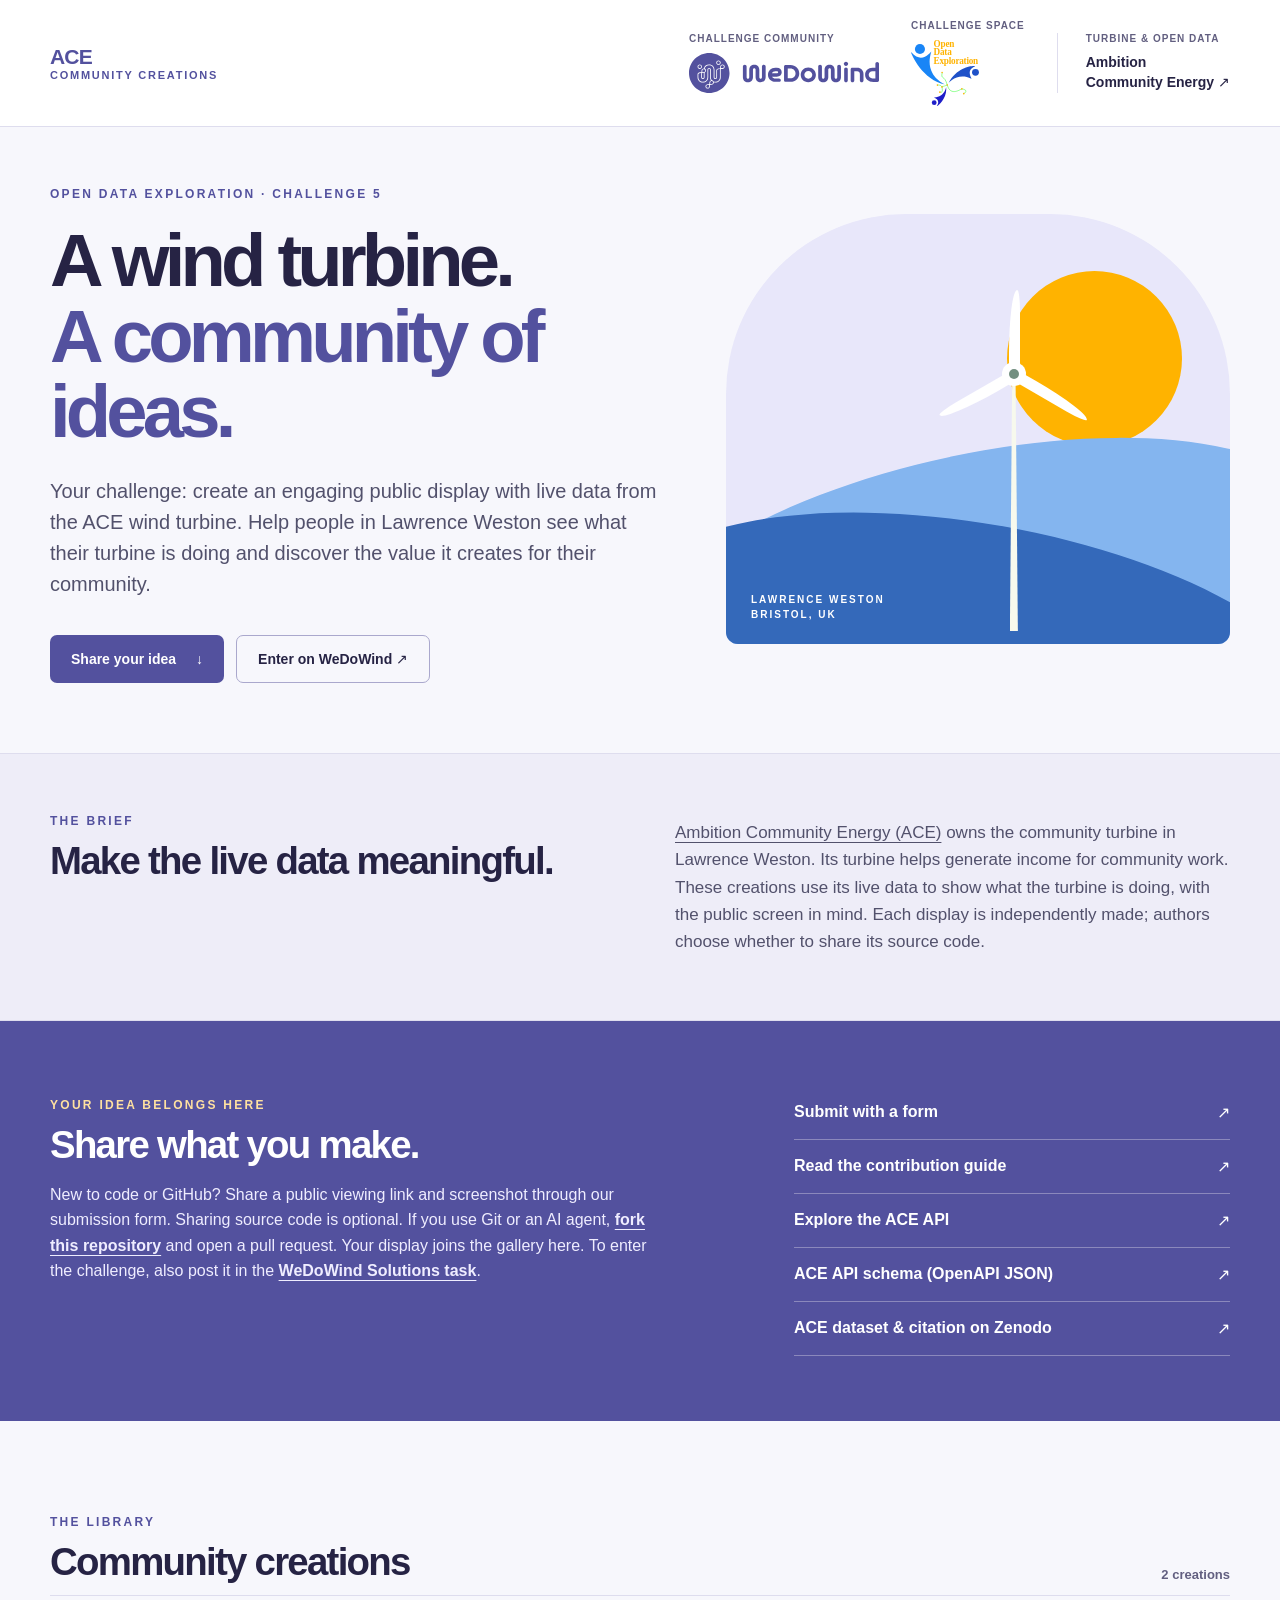
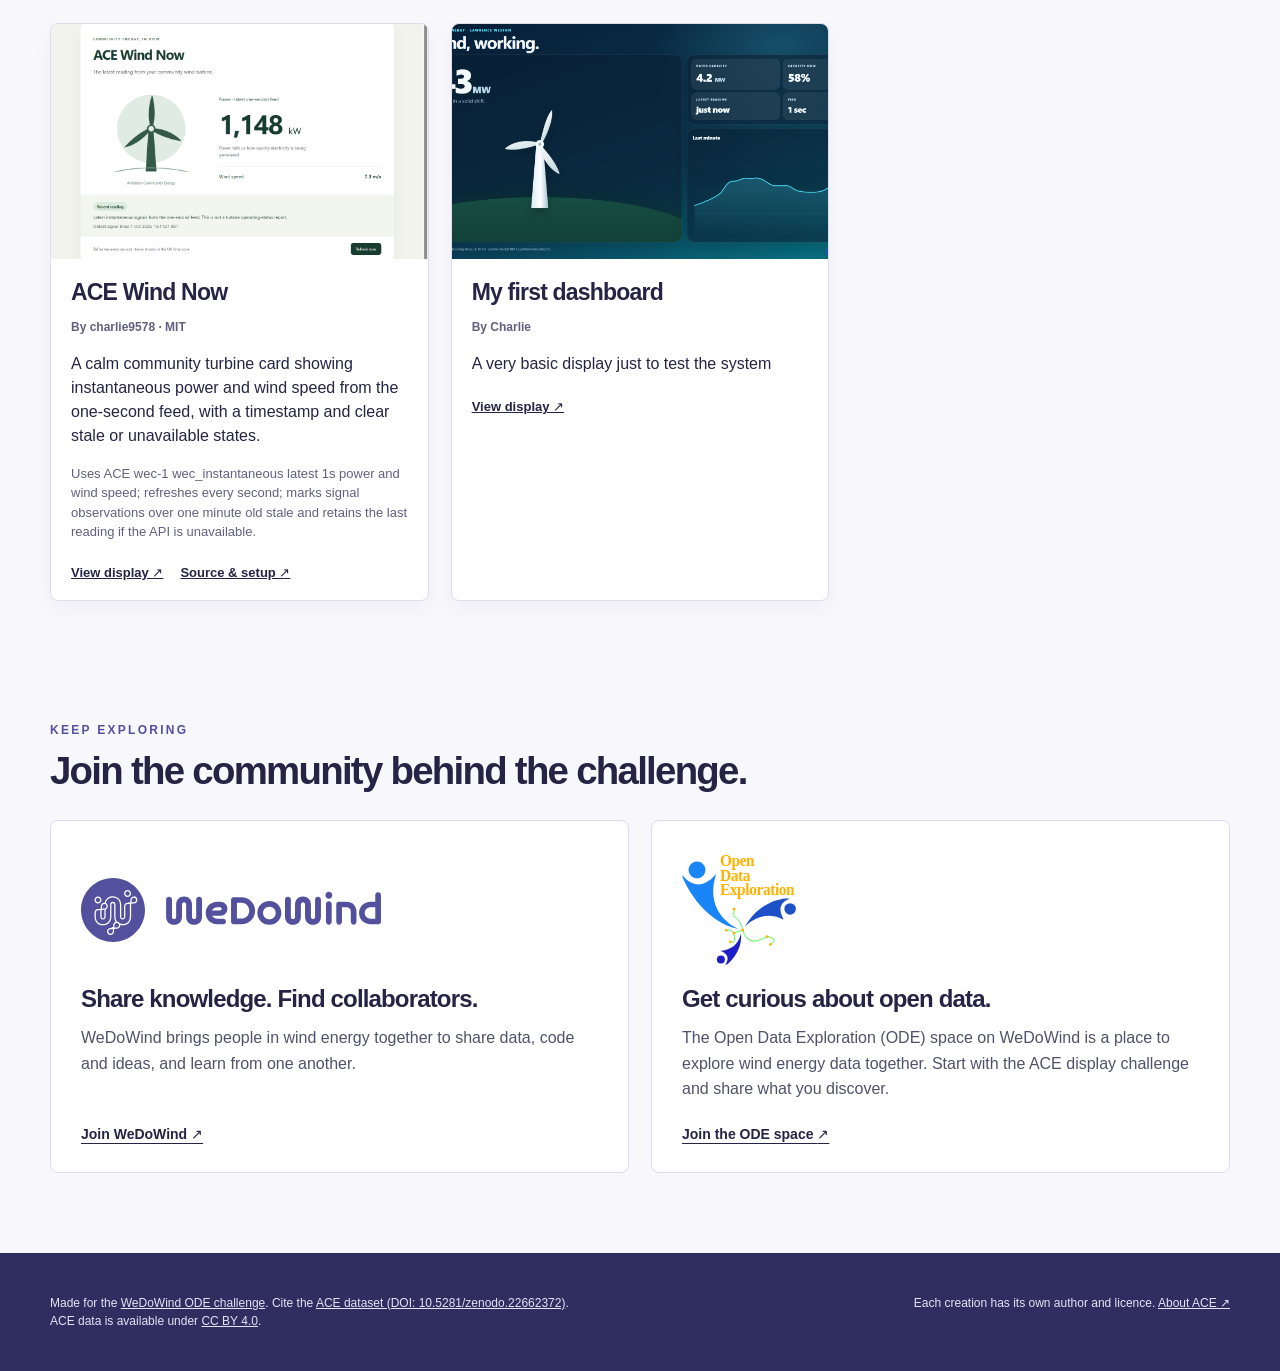
==== commit da21adcd: "Brand gallery and guide creation-focused API contributions" ====
--- a/site/index.html
+++ b/site/index.html
@@ -11,21 +11,28 @@
 <body>
   <a class="skip" href="#creations">Skip to creations</a>
   <header class="masthead">
-    <div class="shell nav"><a class="brand" href="./" aria-label="ACE community creations home"><span class="brand-mark" aria-hidden="true">✳</span><span>ACE <small>community creations</small></span></a><a class="nav-link" href="https://community.wedowind.ch/posts/open-data-exploration-challenge-5-ace-public-communication-display">The challenge ↗</a></div>
+    <div class="shell nav">
+      <a class="brand" href="./">ACE <small>community creations</small></a>
+      <div class="organisers" aria-label="Challenge community and data provider">
+        <a class="organiser wedowind" href="https://community.wedowind.ch/"><span>Challenge community</span><img src="images/brands/wedowind-logo.svg" alt="WeDoWind" width="400" height="85"></a>
+        <a class="organiser ode" href="https://community.wedowind.ch/spaces/16737373/content"><span>Challenge space</span><img src="images/brands/ode-logo.svg" alt="Open Data Exploration (ODE)" width="114" height="110"></a>
+        <a class="organiser ace" href="https://ambitioncommunityenergy.org/"><span>Turbine &amp; open data</span><strong>Ambition <br>Community Energy ↗</strong></a>
+      </div>
+    </div>
   </header>
   <main>
     <section class="hero shell" aria-labelledby="hero-title">
       <div class="hero-copy"><p class="eyebrow">Open Data Exploration · Challenge 5</p><h1 id="hero-title">A wind turbine.<br><em>A community of ideas.</em></h1><p class="intro">Your challenge: create an engaging public display with live data from the ACE wind turbine. Help people in Lawrence Weston see what their turbine is doing and discover the value it creates for their community.</p><div class="hero-actions"><a class="button primary" href="#share">Share your idea <span aria-hidden="true">↓</span></a><a class="button secondary" href="https://community.wedowind.ch/posts/open-data-exploration-solutions-107654528">Enter on WeDoWind ↗</a></div></div>
       <div class="hero-art" aria-hidden="true"><div class="sun"></div><div class="hill back"></div><div class="hill front"></div><div class="turbine"><div class="pole"></div><div class="hub"><i></i><i></i><i></i></div></div><div class="art-caption">LAWRENCE WESTON<br>BRISTOL, UK</div></div>
     </section>
-    <section class="context"><div class="shell context-grid"><div><p class="eyebrow">The brief</p><h2>Make the live data meaningful.</h2></div><p>ACE’s turbine helps generate income for community work in Lawrence Weston. These creations use its live data to show what the turbine is doing, with the public screen in mind. Each project is independently made and openly shared.</p></div></section>
-    <section id="share" class="contribute" aria-labelledby="share-title"><div class="shell contribute-grid"><div><p class="eyebrow">Your idea belongs here</p><h2 id="share-title">Share what you make.</h2><p>New to code or GitHub? You can send your files through a simple form. If you use Git or an AI agent, <a href="https://github.com/WeDoWind/WeDoWind-ODE-ACE-Challenge">fork this repository</a> and open a pull request. All creations come together here.</p></div><div class="contribute-links"><a href="https://github.com/WeDoWind/WeDoWind-ODE-ACE-Challenge/issues/new?template=creation.yml">Submit with a form <span aria-hidden="true">↗</span></a><a href="https://github.com/WeDoWind/WeDoWind-ODE-ACE-Challenge/blob/main/CONTRIBUTING.md">Read the contribution guide <span aria-hidden="true">↗</span></a><a href="https://ace-api.duckdns.org/docs">Explore the ACE API <span aria-hidden="true">↗</span></a><a href="https://doi.org/10.5281/zenodo.22662372">ACE dataset &amp; citation on Zenodo <span aria-hidden="true">↗</span></a></div></div></section>
+    <section class="context"><div class="shell context-grid"><div><p class="eyebrow">The brief</p><h2>Make the live data meaningful.</h2></div><p><a href="https://ambitioncommunityenergy.org/">Ambition Community Energy (ACE)</a> owns the community turbine in Lawrence Weston. Its turbine helps generate income for community work. These creations use its live data to show what the turbine is doing, with the public screen in mind. Each display is independently made; authors choose whether to share its source code.</p></div></section>
+    <section id="share" class="contribute" aria-labelledby="share-title"><div class="shell contribute-grid"><div><p class="eyebrow">Your idea belongs here</p><h2 id="share-title">Share what you make.</h2><p>New to code or GitHub? Share a public viewing link and screenshot through our submission form. Sharing source code is optional. If you use Git or an AI agent, <a href="https://github.com/WeDoWind/WeDoWind-ODE-ACE-Challenge">fork this repository</a> and open a pull request. Your display joins the gallery here. To enter the challenge, also post it in the <a href="https://community.wedowind.ch/posts/open-data-exploration-solutions-107654528">WeDoWind Solutions task</a>.</p></div><div class="contribute-links"><a href="https://github.com/WeDoWind/WeDoWind-ODE-ACE-Challenge/issues/new?template=creation.yml">Submit with a form <span aria-hidden="true">↗</span></a><a href="https://github.com/WeDoWind/WeDoWind-ODE-ACE-Challenge/blob/main/CONTRIBUTING.md">Read the contribution guide <span aria-hidden="true">↗</span></a><a href="https://ace-api.duckdns.org/docs">Explore the ACE API <span aria-hidden="true">↗</span></a><a href="https://ace-api.duckdns.org/openapi.json">ACE API schema (OpenAPI JSON) <span aria-hidden="true">↗</span></a><a href="https://doi.org/10.5281/zenodo.22662372">ACE dataset &amp; citation on Zenodo <span aria-hidden="true">↗</span></a></div></div></section>
     <section id="creations" class="gallery shell" aria-labelledby="gallery-title"><div class="section-heading"><div><p class="eyebrow">The library</p><h2 id="gallery-title">Community creations</h2></div><p id="count" class="count" aria-live="polite"></p></div><div id="gallery" class="cards" aria-live="polite"><p class="loading">Loading creations…</p></div></section>
     <section class="community shell" aria-labelledby="community-title">
-      <p class="eyebrow">Keep exploring</p><h2 id="community-title">Meet the community behind the challenge.</h2>
+      <p class="eyebrow">Keep exploring</p><h2 id="community-title">Join the community behind the challenge.</h2>
       <div class="community-grid">
-        <article class="community-card"><div class="community-logo"><img src="images/brands/wedowind-logo.svg" alt="WeDoWind" width="400" height="85"></div><h3>Share knowledge. Find collaborators.</h3><p>WeDoWind brings people in wind energy together to share data, code and ideas, and learn from one another.</p><a href="https://community.wedowind.ch/">Explore WeDoWind <span aria-hidden="true">↗</span></a></article>
-        <article class="community-card"><div class="community-logo"><img class="ode-logo" src="images/brands/ode-logo.svg" alt="Open Data Exploration (ODE)" width="114" height="110"></div><h3>Get curious about open data.</h3><p>The Open Data Exploration (ODE) space on WeDoWind is a place to explore wind energy data together. Start with the ACE display challenge and share what you discover.</p><a href="https://community.wedowind.ch/spaces/16737373/content">Explore the ODE space <span aria-hidden="true">↗</span></a></article>
+        <article class="community-card"><div class="community-logo"><img src="images/brands/wedowind-logo.svg" alt="WeDoWind" width="400" height="85"></div><h3>Share knowledge. Find collaborators.</h3><p>WeDoWind brings people in wind energy together to share data, code and ideas, and learn from one another.</p><a href="https://community.wedowind.ch/">Join WeDoWind <span aria-hidden="true">↗</span></a></article>
+        <article class="community-card"><div class="community-logo"><img class="ode-logo" src="images/brands/ode-logo.svg" alt="Open Data Exploration (ODE)" width="114" height="110"></div><h3>Get curious about open data.</h3><p>The Open Data Exploration (ODE) space on WeDoWind is a place to explore wind energy data together. Start with the ACE display challenge and share what you discover.</p><a href="https://community.wedowind.ch/spaces/16737373/content">Join the ODE space <span aria-hidden="true">↗</span></a></article>
       </div>
     </section>
   </main>
--- a/site/styles.css
+++ b/site/styles.css
@@ -1,2 +1,5 @@
-:root{font-family:Arial,Helvetica,sans-serif;color:#16342d;background:#f6f5ed;font-synthesis:none}*{box-sizing:border-box}html{scroll-behavior:smooth}body{margin:0}a{color:inherit}a:focus-visible,button:focus-visible{outline:3px solid #d76738;outline-offset:4px}.shell{width:min(1180px,calc(100% - 48px));margin:auto}.skip{position:absolute;top:-100px;left:1rem;background:#fff;padding:1rem;z-index:10}.skip:focus{top:1rem}.masthead{background:#f6f5ed;border-bottom:1px solid #d8dfd3}.nav{min-height:78px;display:flex;justify-content:space-between;align-items:center;gap:20px}.brand{display:flex;align-items:center;gap:12px;font-size:21px;font-weight:800;letter-spacing:-.04em;text-decoration:none}.brand small{display:block;font-size:11px;text-transform:uppercase;letter-spacing:.16em;font-weight:700}.brand-mark{width:39px;height:39px;display:grid;place-items:center;background:#d9e8c0;border-radius:50%;font-size:29px;line-height:1}.nav-link{font-size:13px;font-weight:700;text-decoration:none;border-bottom:1px solid}.hero{display:grid;grid-template-columns:1.1fr .9fr;min-height:590px;align-items:center;gap:60px;padding-top:62px;padding-bottom:70px}.eyebrow{font-size:12px;text-transform:uppercase;letter-spacing:.19em;font-weight:800;color:#517461}.hero h1{font-size:clamp(48px,5.8vw,82px);line-height:1.02;letter-spacing:-.065em;margin:22px 0 26px}.hero h1 em{font-style:normal;color:#44836d}.intro{font-size:20px;line-height:1.55;max-width:650px;color:#435b51}.hero-actions{display:flex;flex-wrap:wrap;gap:12px;margin-top:35px}.button{display:inline-flex;align-items:center;gap:20px;padding:15px 21px;border-radius:7px;text-decoration:none;font-size:14px;font-weight:800}.primary{background:#194a3c;color:white}.primary:hover{background:#276f59}.secondary{border:1px solid #a9b9a8}.secondary:hover{background:#e9eee3}.hero-art{height:430px;position:relative;overflow:hidden;background:#dceacb;border-radius:180px 180px 12px 12px}.sun{position:absolute;width:175px;height:175px;border-radius:50%;background:#f2b85b;top:57px;right:48px}.hill{position:absolute;width:140%;height:270px;border-radius:50% 50% 0 0;left:-20%;bottom:-150px}.hill.back{background:#91b7a1;transform:rotate(-12deg);bottom:-80px}.hill.front{background:#36725e;transform:rotate(10deg)}.turbine{position:absolute;left:47%;top:76px;height:330px;width:100px}.pole{height:260px;width:8px;position:absolute;top:81px;left:47px;background:#f7f9ed;clip-path:polygon(30% 0,70% 0,100% 100%,0 100%)}.hub{position:absolute;left:39px;top:72px;width:24px;height:24px;border-radius:50%;background:#fff;z-index:2;animation:turn 14s linear infinite}.hub:after{content:"";position:absolute;inset:7px;background:#738f80;border-radius:50%}.hub i{position:absolute;width:11px;height:85px;left:7px;bottom:11px;background:#fff;border-radius:90% 30% 10% 10%;transform-origin:bottom center}.hub i:nth-child(2){transform:rotate(120deg)}.hub i:nth-child(3){transform:rotate(240deg)}@keyframes turn{to{transform:rotate(360deg)}}.art-caption{position:absolute;bottom:22px;left:25px;color:#e7f2e2;font-size:10px;line-height:1.5;letter-spacing:.2em;font-weight:800}.context{background:#e8eee4;border-top:1px solid #d5e0d5;border-bottom:1px solid #d5e0d5}.context-grid{display:grid;grid-template-columns:1fr 1fr;gap:70px;padding:48px 0}.context h2,.gallery h2,.contribute h2{font-size:clamp(32px,3vw,45px);line-height:1.08;letter-spacing:-.045em;margin:12px 0}.context-grid>p{font-size:17px;line-height:1.6;color:#476055;max-width:570px}.gallery{padding-top:82px;padding-bottom:110px;min-height:370px}.section-heading{display:flex;justify-content:space-between;align-items:end;border-bottom:1px solid #cbd7c9;margin-bottom:27px}.count{font-size:13px;color:#597366;font-weight:700}.cards{display:grid;grid-template-columns:repeat(3,minmax(0,1fr));gap:22px}.card{background:#fff;border:1px solid #d8dfd3;border-radius:8px;overflow:hidden;box-shadow:0 7px 20px #16342d0a}.card img{display:block;width:100%;aspect-ratio:16/10;object-fit:cover;background:#e5ece4}.card-body{padding:20px}.card h3{font-size:23px;letter-spacing:-.035em;margin:0 0 8px}.card .byline{font-size:12px;color:#557164;font-weight:700}.card p{line-height:1.5}.card .data-use{font-size:13px;color:#52665b}.card-links{display:flex;gap:17px;flex-wrap:wrap;margin-top:23px;font-size:13px;font-weight:800}.empty{grid-column:1/-1;border:1px dashed #9ab1a0;border-radius:9px;padding:47px;background:#eff3e9}.empty h3{font-size:28px;margin:0 0 10px;letter-spacing:-.04em}.empty p{line-height:1.55;max-width:660px}.empty a{font-weight:800}.contribute{background:#194a3c;color:#f4f7ed}.contribute-grid{display:grid;grid-template-columns:1.2fr .8fr;gap:90px;padding:65px 0}.contribute .eyebrow{color:#b9d5b5}.contribute p:not(.eyebrow){color:#d3e3d6;line-height:1.6;max-width:620px}.contribute-links{display:flex;flex-direction:column;justify-content:center}.contribute-links a{padding:17px 0;display:flex;justify-content:space-between;border-bottom:1px solid #608877;text-decoration:none;font-weight:700}.contribute-links a:hover{text-decoration:underline}footer{background:#123a2f;color:#c0d8c8}.footer-grid{display:flex;justify-content:space-between;gap:30px;padding:29px 0;font-size:12px;line-height:1.5}footer p{max-width:520px}footer a:hover{text-decoration:none}@media(max-width:800px){.hero{grid-template-columns:1fr;gap:32px;padding-top:54px}.hero-art{height:360px;max-width:520px;width:100%;margin:auto}.context-grid,.contribute-grid{grid-template-columns:1fr;gap:12px}.cards{grid-template-columns:repeat(2,minmax(0,1fr))}.footer-grid{display:block}}@media(max-width:560px){.shell{width:min(100% - 32px,1180px)}.nav{min-height:65px}.nav-link{font-size:12px}.brand{font-size:17px}.brand small{font-size:9px}.hero h1{font-size:49px}.intro{font-size:18px}.hero-art{height:310px}.cards{grid-template-columns:1fr}.section-heading{align-items:start}.footer-grid{padding:25px 0}}@media(prefers-reduced-motion:reduce){html{scroll-behavior:auto}.hub{animation:none}}
-.community{padding-top:0;padding-bottom:80px}.community h2{font-size:clamp(30px,3vw,42px);line-height:1.12;letter-spacing:-.045em;max-width:700px;margin:12px 0 28px}.community-grid{display:grid;grid-template-columns:repeat(2,minmax(0,1fr));gap:22px}.community-card{background:#fff;border:1px solid #d8dfd3;border-radius:8px;padding:30px;display:flex;flex-direction:column;align-items:flex-start}.community-logo{height:118px;display:flex;align-items:center;width:100%;margin-bottom:16px}.community-logo img{display:block;width:min(100%,300px);height:auto}.community-logo .ode-logo{width:auto;height:110px;max-width:100%;object-fit:contain}.community-card h3{font-size:24px;letter-spacing:-.035em;margin:0 0 12px}.community-card p{color:#435b51;font-size:16px;line-height:1.6;margin:0 0 24px}.community-card>a{margin-top:auto;font-size:14px;font-weight:700;text-underline-offset:4px}.contribute p a{text-underline-offset:4px;font-weight:700}@media(max-width:560px){.community-grid{grid-template-columns:1fr}.community-card{padding:24px}.community{padding-bottom:60px}}
+:root{font-family:Arial,Helvetica,sans-serif;color:#262344;background:#f7f7fc;font-synthesis:none}*{box-sizing:border-box}html{scroll-behavior:smooth}body{margin:0}a{color:inherit}a:focus-visible,button:focus-visible{outline:3px solid #925700;outline-offset:4px}.shell{width:min(1180px,calc(100% - 48px));margin:auto}.skip{position:absolute;top:-100px;left:1rem;background:#fff;padding:1rem;z-index:10}.skip:focus{top:1rem}.masthead{background:#f7f7fc;border-bottom:1px solid #deddee}.nav{min-height:78px;display:flex;justify-content:space-between;align-items:center;gap:20px}.brand{display:flex;align-items:center;gap:12px;font-size:21px;font-weight:800;letter-spacing:-.04em;text-decoration:none}.brand small{display:block;font-size:11px;text-transform:uppercase;letter-spacing:.16em;font-weight:700}.brand-mark{width:39px;height:39px;display:grid;place-items:center;background:#d9e8c0;border-radius:50%;font-size:29px;line-height:1}.nav-link{font-size:13px;font-weight:700;text-decoration:none;border-bottom:1px solid}.hero{display:grid;grid-template-columns:1.1fr .9fr;min-height:590px;align-items:center;gap:60px;padding-top:62px;padding-bottom:70px}.eyebrow{font-size:12px;text-transform:uppercase;letter-spacing:.19em;font-weight:800;color:#53519e}.hero h1{font-size:clamp(48px,5.8vw,82px);line-height:1.02;letter-spacing:-.065em;margin:22px 0 26px}.hero h1 em{font-style:normal;color:#53519e}.intro{font-size:20px;line-height:1.55;max-width:650px;color:#52516c}.hero-actions{display:flex;flex-wrap:wrap;gap:12px;margin-top:35px}.button{display:inline-flex;align-items:center;gap:20px;padding:15px 21px;border-radius:7px;text-decoration:none;font-size:14px;font-weight:800}.primary{background:#53519e;color:white}.primary:hover{background:#403e80}.secondary{border:1px solid #aaa8cd}.secondary:hover{background:#eeedf8}.hero-art{height:430px;position:relative;overflow:hidden;background:#e8e7fa;border-radius:180px 180px 12px 12px}.sun{position:absolute;width:175px;height:175px;border-radius:50%;background:#ffb300;top:57px;right:48px}.hill{position:absolute;width:140%;height:270px;border-radius:50% 50% 0 0;left:-20%;bottom:-150px}.hill.back{background:#84b5ef;transform:rotate(-12deg);bottom:-80px}.hill.front{background:#3469ba;transform:rotate(10deg)}.turbine{position:absolute;left:47%;top:76px;height:330px;width:100px}.pole{height:260px;width:8px;position:absolute;top:81px;left:47px;background:#f7f9ed;clip-path:polygon(30% 0,70% 0,100% 100%,0 100%)}.hub{position:absolute;left:39px;top:72px;width:24px;height:24px;border-radius:50%;background:#fff;z-index:2;animation:turn 14s linear infinite}.hub:after{content:"";position:absolute;inset:7px;background:#738f80;border-radius:50%}.hub i{position:absolute;width:11px;height:85px;left:7px;bottom:11px;background:#fff;border-radius:90% 30% 10% 10%;transform-origin:bottom center}.hub i:nth-child(2){transform:rotate(120deg)}.hub i:nth-child(3){transform:rotate(240deg)}@keyframes turn{to{transform:rotate(360deg)}}.art-caption{position:absolute;bottom:22px;left:25px;color:#ffffff;font-size:10px;line-height:1.5;letter-spacing:.2em;font-weight:800}.context{background:#eeedf8;border-top:1px solid #deddee;border-bottom:1px solid #deddee}.context-grid{display:grid;grid-template-columns:1fr 1fr;gap:70px;padding:48px 0}.context h2,.gallery h2,.contribute h2{font-size:clamp(32px,3vw,45px);line-height:1.08;letter-spacing:-.045em;margin:12px 0}.context-grid>p{font-size:17px;line-height:1.6;color:#52516c;max-width:570px}.gallery{padding-top:82px;padding-bottom:110px;min-height:370px}.section-heading{display:flex;justify-content:space-between;align-items:end;border-bottom:1px solid #deddee;margin-bottom:27px}.count{font-size:13px;color:#625f80;font-weight:700}.cards{display:grid;grid-template-columns:repeat(3,minmax(0,1fr));gap:22px}.card{background:#fff;border:1px solid #deddee;border-radius:8px;overflow:hidden;box-shadow:0 7px 20px #2623440a}.card img{display:block;width:100%;aspect-ratio:16/10;object-fit:cover;background:#eeedf8}.card-body{padding:20px}.card h3{font-size:23px;letter-spacing:-.035em;margin:0 0 8px}.card .byline{font-size:12px;color:#625f80;font-weight:700}.card p{line-height:1.5}.card .data-use{font-size:13px;color:#625f80}.card-links{display:flex;gap:17px;flex-wrap:wrap;margin-top:23px;font-size:13px;font-weight:800}.empty{grid-column:1/-1;border:1px dashed #aaa8cd;border-radius:9px;padding:47px;background:#eeedf8}.empty h3{font-size:28px;margin:0 0 10px;letter-spacing:-.04em}.empty p{line-height:1.55;max-width:660px}.empty a{font-weight:800}.contribute{background:#53519e;color:#ffffff}.contribute-grid{display:grid;grid-template-columns:1.2fr .8fr;gap:90px;padding:65px 0}.contribute .eyebrow{color:#ffe1a0}.contribute p:not(.eyebrow){color:#efedff;line-height:1.6;max-width:620px}.contribute-links{display:flex;flex-direction:column;justify-content:center}.contribute-links a{padding:17px 0;display:flex;justify-content:space-between;border-bottom:1px solid #8b88bc;text-decoration:none;font-weight:700}.contribute-links a:hover{text-decoration:underline}footer{background:#302e60;color:#e5e3f5}.footer-grid{display:flex;justify-content:space-between;gap:30px;padding:29px 0;font-size:12px;line-height:1.5}footer p{max-width:520px}footer a:hover{text-decoration:none}@media(max-width:800px){.hero{grid-template-columns:1fr;gap:32px;padding-top:54px}.hero-art{height:360px;max-width:520px;width:100%;margin:auto}.context-grid,.contribute-grid{grid-template-columns:1fr;gap:12px}.cards{grid-template-columns:repeat(2,minmax(0,1fr))}.footer-grid{display:block}}@media(max-width:560px){.shell{width:min(100% - 32px,1180px)}.nav{min-height:65px}.nav-link{font-size:12px}.brand{font-size:17px}.brand small{font-size:9px}.hero h1{font-size:49px}.intro{font-size:18px}.hero-art{height:310px}.cards{grid-template-columns:1fr}.section-heading{align-items:start}.footer-grid{padding:25px 0}}@media(prefers-reduced-motion:reduce){html{scroll-behavior:auto}.hub{animation:none}}
+.community{padding-top:0;padding-bottom:80px}.community h2{font-size:clamp(30px,3vw,42px);line-height:1.12;letter-spacing:-.045em;max-width:700px;margin:12px 0 28px}.community-grid{display:grid;grid-template-columns:repeat(2,minmax(0,1fr));gap:22px}.community-card{background:#fff;border:1px solid #deddee;border-radius:8px;padding:30px;display:flex;flex-direction:column;align-items:flex-start}.community-logo{height:118px;display:flex;align-items:center;width:100%;margin-bottom:16px}.community-logo img{display:block;width:min(100%,300px);height:auto}.community-logo .ode-logo{width:auto;height:110px;max-width:100%;object-fit:contain}.community-card h3{font-size:24px;letter-spacing:-.035em;margin:0 0 12px}.community-card p{color:#52516c;font-size:16px;line-height:1.6;margin:0 0 24px}.community-card>a{margin-top:auto;font-size:14px;font-weight:700;text-underline-offset:4px}.contribute p a{text-underline-offset:4px;font-weight:700}@media(max-width:560px){.community-grid{grid-template-columns:1fr}.community-card{padding:24px}.community{padding-bottom:60px}}
+
+/* Community identities stay visible before the challenge brief. */
+.masthead{background:#fff}.nav{padding:20px 0;align-items:center;gap:30px}.brand{display:block;flex-shrink:0;color:#53519e}.organisers{display:flex;align-items:center;gap:32px}.organiser{display:flex;flex-direction:column;gap:9px;text-decoration:none}.organiser>span{font-size:10px;letter-spacing:.1em;text-transform:uppercase;color:#625f80;font-weight:700}.organiser img{object-fit:contain;object-position:left center}.wedowind img{width:190px;height:auto}.ode img{width:68px;height:66px}.ace{border-left:1px solid #deddee;padding-left:28px}.ace strong{font-size:14px;line-height:1.4}.organiser:hover strong,.organiser:hover>span{text-decoration:underline}.hero{padding-top:48px}.contribute-links a{gap:18px}.contribute-grid>*{min-width:0}.context a{text-underline-offset:4px}@media(max-width:800px){.nav{flex-direction:column;align-items:flex-start;gap:22px}.organisers{width:100%;justify-content:space-between;gap:20px}.wedowind img{width:160px}.ace{padding-left:20px}}@media(max-width:560px){.organisers{flex-wrap:wrap;justify-content:flex-start;gap:22px}.wedowind img{width:155px}.ace{border-left:0;border-top:1px solid #deddee;padding:14px 0 0;width:100%}.ace strong br{display:none}.ace strong br::after{content:' '}.hero h1{font-size:clamp(38px,9vw,49px)}}
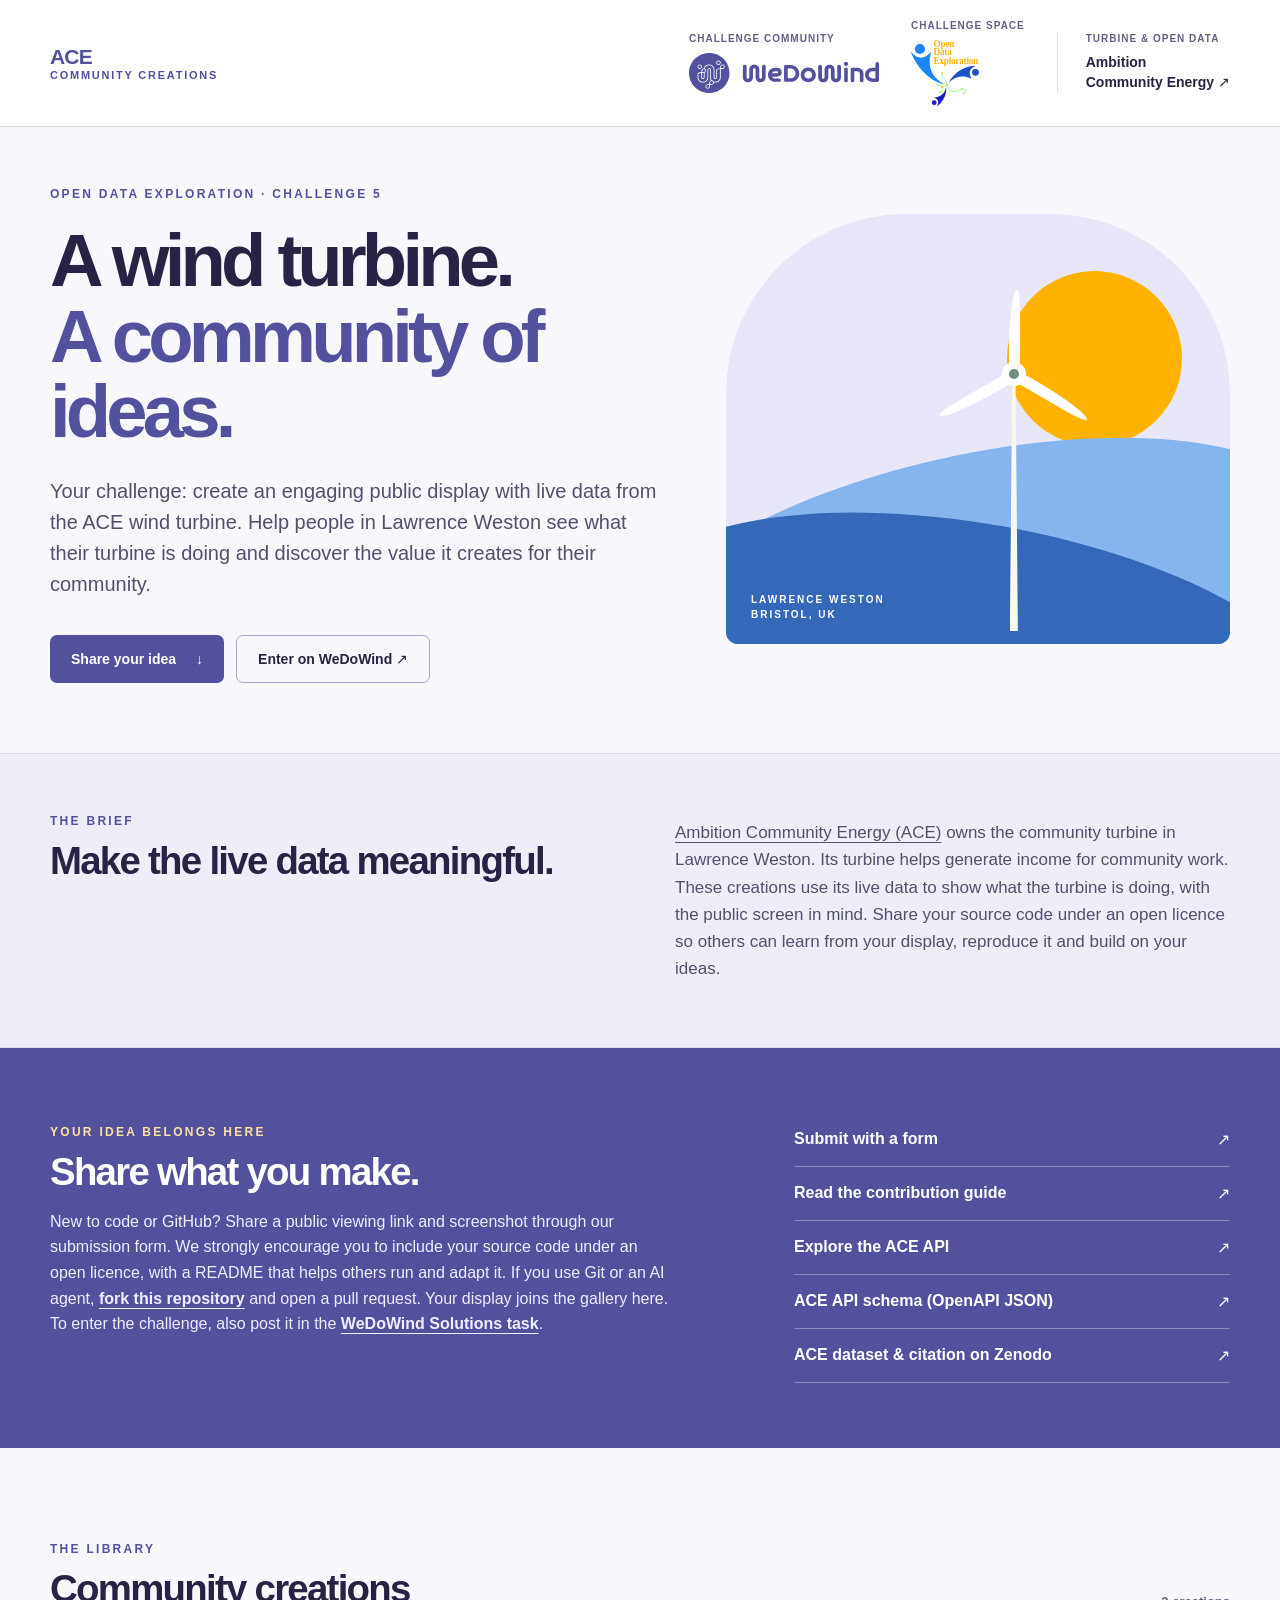
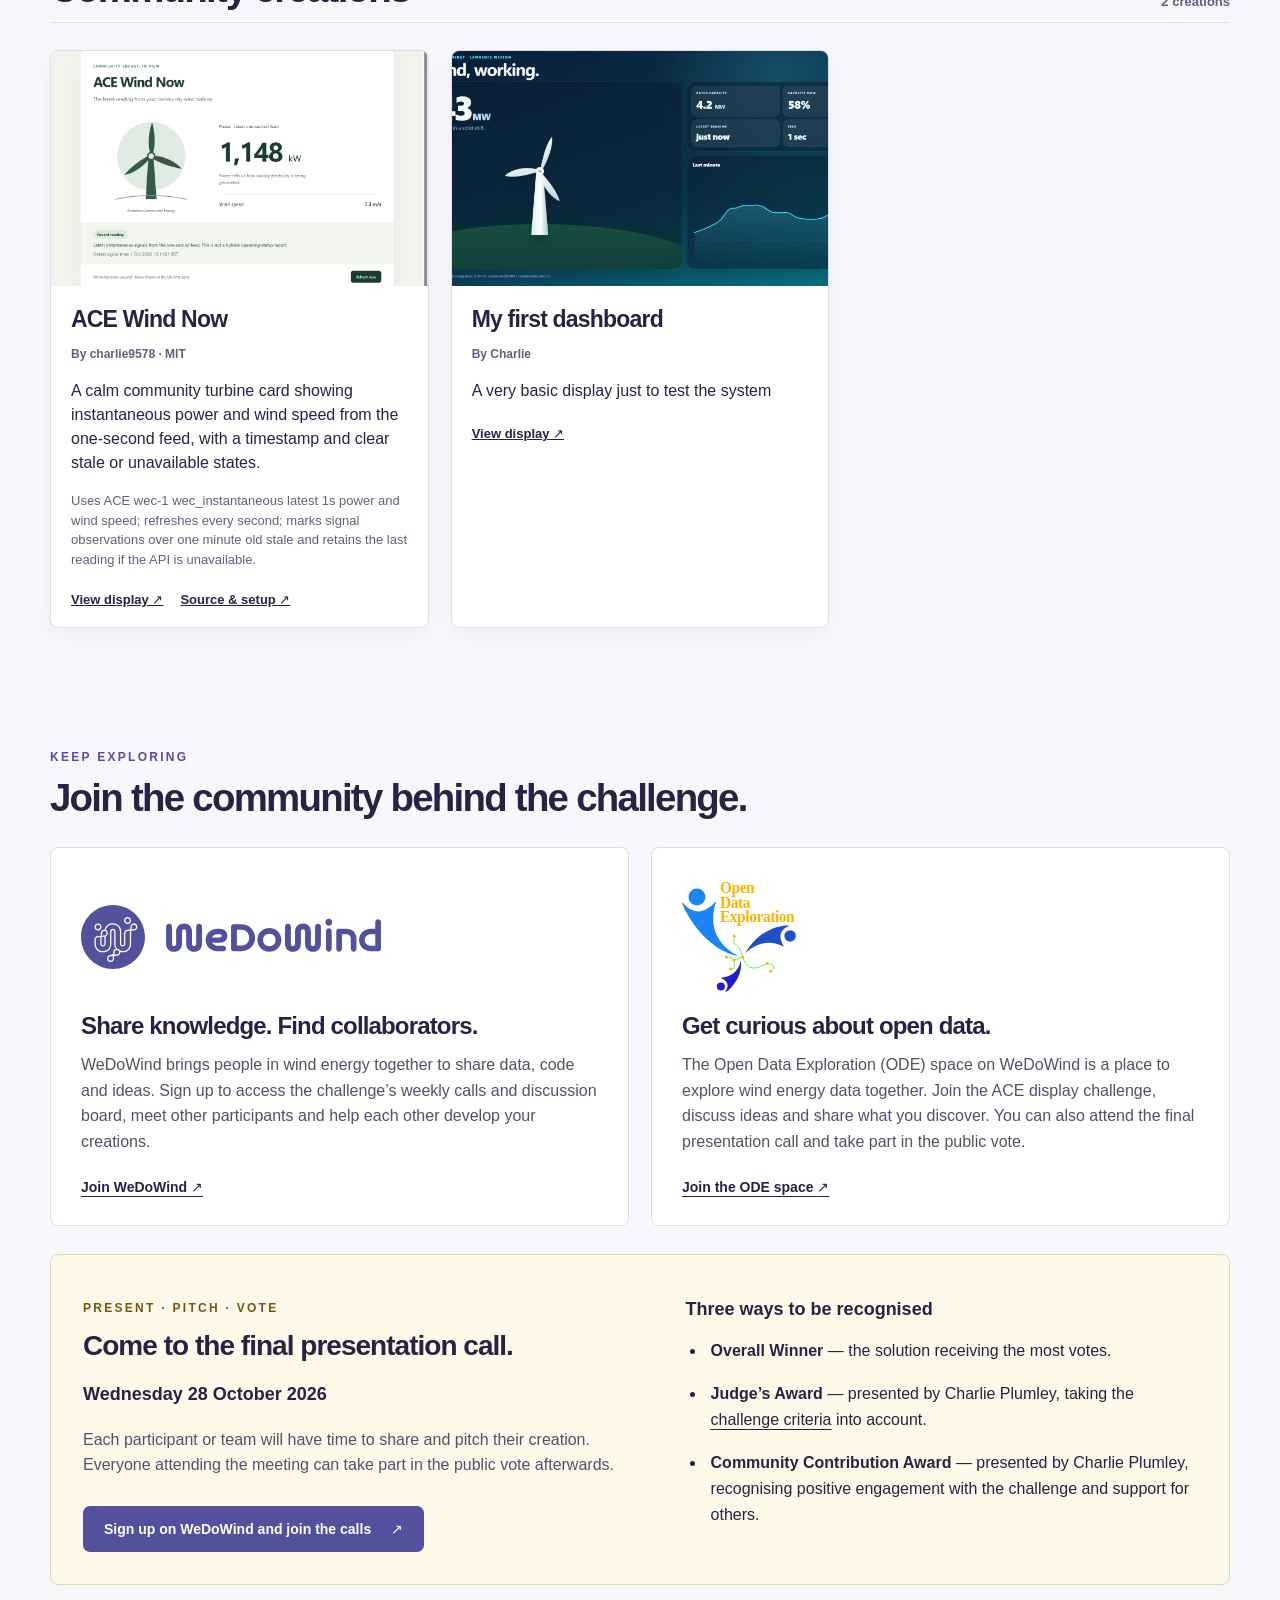
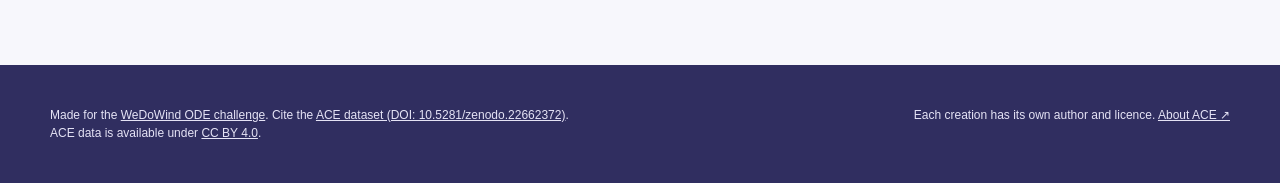
==== commit b10fd214: "Encourage open-source sharing and advertise challenge calls" ====
--- a/site/index.html
+++ b/site/index.html
@@ -25,14 +25,18 @@
       <div class="hero-copy"><p class="eyebrow">Open Data Exploration · Challenge 5</p><h1 id="hero-title">A wind turbine.<br><em>A community of ideas.</em></h1><p class="intro">Your challenge: create an engaging public display with live data from the ACE wind turbine. Help people in Lawrence Weston see what their turbine is doing and discover the value it creates for their community.</p><div class="hero-actions"><a class="button primary" href="#share">Share your idea <span aria-hidden="true">↓</span></a><a class="button secondary" href="https://community.wedowind.ch/posts/open-data-exploration-solutions-107654528">Enter on WeDoWind ↗</a></div></div>
       <div class="hero-art" aria-hidden="true"><div class="sun"></div><div class="hill back"></div><div class="hill front"></div><div class="turbine"><div class="pole"></div><div class="hub"><i></i><i></i><i></i></div></div><div class="art-caption">LAWRENCE WESTON<br>BRISTOL, UK</div></div>
     </section>
-    <section class="context"><div class="shell context-grid"><div><p class="eyebrow">The brief</p><h2>Make the live data meaningful.</h2></div><p><a href="https://ambitioncommunityenergy.org/">Ambition Community Energy (ACE)</a> owns the community turbine in Lawrence Weston. Its turbine helps generate income for community work. These creations use its live data to show what the turbine is doing, with the public screen in mind. Each display is independently made; authors choose whether to share its source code.</p></div></section>
-    <section id="share" class="contribute" aria-labelledby="share-title"><div class="shell contribute-grid"><div><p class="eyebrow">Your idea belongs here</p><h2 id="share-title">Share what you make.</h2><p>New to code or GitHub? Share a public viewing link and screenshot through our submission form. Sharing source code is optional. If you use Git or an AI agent, <a href="https://github.com/WeDoWind/WeDoWind-ODE-ACE-Challenge">fork this repository</a> and open a pull request. Your display joins the gallery here. To enter the challenge, also post it in the <a href="https://community.wedowind.ch/posts/open-data-exploration-solutions-107654528">WeDoWind Solutions task</a>.</p></div><div class="contribute-links"><a href="https://github.com/WeDoWind/WeDoWind-ODE-ACE-Challenge/issues/new?template=creation.yml">Submit with a form <span aria-hidden="true">↗</span></a><a href="https://github.com/WeDoWind/WeDoWind-ODE-ACE-Challenge/blob/main/CONTRIBUTING.md">Read the contribution guide <span aria-hidden="true">↗</span></a><a href="https://ace-api.duckdns.org/docs">Explore the ACE API <span aria-hidden="true">↗</span></a><a href="https://ace-api.duckdns.org/openapi.json">ACE API schema (OpenAPI JSON) <span aria-hidden="true">↗</span></a><a href="https://doi.org/10.5281/zenodo.22662372">ACE dataset &amp; citation on Zenodo <span aria-hidden="true">↗</span></a></div></div></section>
+    <section class="context"><div class="shell context-grid"><div><p class="eyebrow">The brief</p><h2>Make the live data meaningful.</h2></div><p><a href="https://ambitioncommunityenergy.org/">Ambition Community Energy (ACE)</a> owns the community turbine in Lawrence Weston. Its turbine helps generate income for community work. These creations use its live data to show what the turbine is doing, with the public screen in mind. Share your source code under an open licence so others can learn from your display, reproduce it and build on your ideas.</p></div></section>
+    <section id="share" class="contribute" aria-labelledby="share-title"><div class="shell contribute-grid"><div><p class="eyebrow">Your idea belongs here</p><h2 id="share-title">Share what you make.</h2><p>New to code or GitHub? Share a public viewing link and screenshot through our submission form. We strongly encourage you to include your source code under an open licence, with a README that helps others run and adapt it. If you use Git or an AI agent, <a href="https://github.com/WeDoWind/WeDoWind-ODE-ACE-Challenge">fork this repository</a> and open a pull request. Your display joins the gallery here. To enter the challenge, also post it in the <a href="https://community.wedowind.ch/posts/open-data-exploration-solutions-107654528">WeDoWind Solutions task</a>.</p></div><div class="contribute-links"><a href="https://github.com/WeDoWind/WeDoWind-ODE-ACE-Challenge/issues/new?template=creation.yml">Submit with a form <span aria-hidden="true">↗</span></a><a href="https://github.com/WeDoWind/WeDoWind-ODE-ACE-Challenge/blob/main/CONTRIBUTING.md">Read the contribution guide <span aria-hidden="true">↗</span></a><a href="https://ace-api.duckdns.org/docs">Explore the ACE API <span aria-hidden="true">↗</span></a><a href="https://ace-api.duckdns.org/openapi.json">ACE API schema (OpenAPI JSON) <span aria-hidden="true">↗</span></a><a href="https://doi.org/10.5281/zenodo.22662372">ACE dataset &amp; citation on Zenodo <span aria-hidden="true">↗</span></a></div></div></section>
     <section id="creations" class="gallery shell" aria-labelledby="gallery-title"><div class="section-heading"><div><p class="eyebrow">The library</p><h2 id="gallery-title">Community creations</h2></div><p id="count" class="count" aria-live="polite"></p></div><div id="gallery" class="cards" aria-live="polite"><p class="loading">Loading creations…</p></div></section>
     <section class="community shell" aria-labelledby="community-title">
       <p class="eyebrow">Keep exploring</p><h2 id="community-title">Join the community behind the challenge.</h2>
       <div class="community-grid">
-        <article class="community-card"><div class="community-logo"><img src="images/brands/wedowind-logo.svg" alt="WeDoWind" width="400" height="85"></div><h3>Share knowledge. Find collaborators.</h3><p>WeDoWind brings people in wind energy together to share data, code and ideas, and learn from one another.</p><a href="https://community.wedowind.ch/">Join WeDoWind <span aria-hidden="true">↗</span></a></article>
-        <article class="community-card"><div class="community-logo"><img class="ode-logo" src="images/brands/ode-logo.svg" alt="Open Data Exploration (ODE)" width="114" height="110"></div><h3>Get curious about open data.</h3><p>The Open Data Exploration (ODE) space on WeDoWind is a place to explore wind energy data together. Start with the ACE display challenge and share what you discover.</p><a href="https://community.wedowind.ch/spaces/16737373/content">Join the ODE space <span aria-hidden="true">↗</span></a></article>
+        <article class="community-card"><div class="community-logo"><img src="images/brands/wedowind-logo.svg" alt="WeDoWind" width="400" height="85"></div><h3>Share knowledge. Find collaborators.</h3><p>WeDoWind brings people in wind energy together to share data, code and ideas. Sign up to access the challenge’s weekly calls and discussion board, meet other participants and help each other develop your creations.</p><a href="https://community.wedowind.ch/">Join WeDoWind <span aria-hidden="true">↗</span></a></article>
+        <article class="community-card"><div class="community-logo"><img class="ode-logo" src="images/brands/ode-logo.svg" alt="Open Data Exploration (ODE)" width="114" height="110"></div><h3>Get curious about open data.</h3><p>The Open Data Exploration (ODE) space on WeDoWind is a place to explore wind energy data together. Join the ACE display challenge, discuss ideas and share what you discover. You can also attend the final presentation call and take part in the public vote.</p><a href="https://community.wedowind.ch/spaces/16737373/content">Join the ODE space <span aria-hidden="true">↗</span></a></article>
+      </div>
+      <div class="final-call" aria-labelledby="final-call-title">
+        <div><p class="eyebrow">Present · pitch · vote</p><h3 id="final-call-title">Come to the final presentation call.</h3><p class="event-date"><time datetime="2026-10-28">Wednesday 28 October 2026</time></p><p>Each participant or team will have time to share and pitch their creation. Everyone attending the meeting can take part in the public vote afterwards.</p><a class="button primary" href="https://community.wedowind.ch/spaces/16737373/content">Sign up on WeDoWind and join the calls <span aria-hidden="true">↗</span></a></div>
+        <div class="awards"><h4>Three ways to be recognised</h4><ul><li><strong>Overall Winner</strong> — the solution receiving the most votes.</li><li><strong>Judge’s Award</strong> — presented by Charlie Plumley, taking the <a href="https://community.wedowind.ch/posts/open-data-exploration-challenge-5-ace-public-communication-display">challenge criteria</a> into account.</li><li><strong>Community Contribution Award</strong> — presented by Charlie Plumley, recognising positive engagement with the challenge and support for others.</li></ul></div>
       </div>
     </section>
   </main>
--- a/site/styles.css
+++ b/site/styles.css
@@ -3,3 +3,5 @@
 
 /* Community identities stay visible before the challenge brief. */
 .masthead{background:#fff}.nav{padding:20px 0;align-items:center;gap:30px}.brand{display:block;flex-shrink:0;color:#53519e}.organisers{display:flex;align-items:center;gap:32px}.organiser{display:flex;flex-direction:column;gap:9px;text-decoration:none}.organiser>span{font-size:10px;letter-spacing:.1em;text-transform:uppercase;color:#625f80;font-weight:700}.organiser img{object-fit:contain;object-position:left center}.wedowind img{width:190px;height:auto}.ode img{width:68px;height:66px}.ace{border-left:1px solid #deddee;padding-left:28px}.ace strong{font-size:14px;line-height:1.4}.organiser:hover strong,.organiser:hover>span{text-decoration:underline}.hero{padding-top:48px}.contribute-links a{gap:18px}.contribute-grid>*{min-width:0}.context a{text-underline-offset:4px}@media(max-width:800px){.nav{flex-direction:column;align-items:flex-start;gap:22px}.organisers{width:100%;justify-content:space-between;gap:20px}.wedowind img{width:160px}.ace{padding-left:20px}}@media(max-width:560px){.organisers{flex-wrap:wrap;justify-content:flex-start;gap:22px}.wedowind img{width:155px}.ace{border-left:0;border-top:1px solid #deddee;padding:14px 0 0;width:100%}.ace strong br{display:none}.ace strong br::after{content:' '}.hero h1{font-size:clamp(38px,9vw,49px)}}
+
+.final-call{margin-top:28px;background:#fff9e9;border:1px solid #e6d7b1;border-radius:8px;padding:32px;display:grid;grid-template-columns:1.1fr 1fr;gap:40px}.final-call h3{font-size:28px;line-height:1.15;letter-spacing:-.035em;margin:12px 0}.final-call p{line-height:1.6;color:#52516c}.final-call .eyebrow{color:#785410}.final-call .event-date{font-size:18px;font-weight:700;color:#262344}.final-call .button{margin-top:12px}.awards h4{font-size:18px;margin:12px 0 18px}.awards ul{padding-left:20px;margin:0}.awards li{padding-left:5px;margin-bottom:18px;line-height:1.6}.awards a{text-underline-offset:4px}@media(max-width:800px){.final-call{grid-template-columns:1fr;gap:20px}}@media(max-width:560px){.final-call{padding:24px}.final-call .button{line-height:1.5}}
